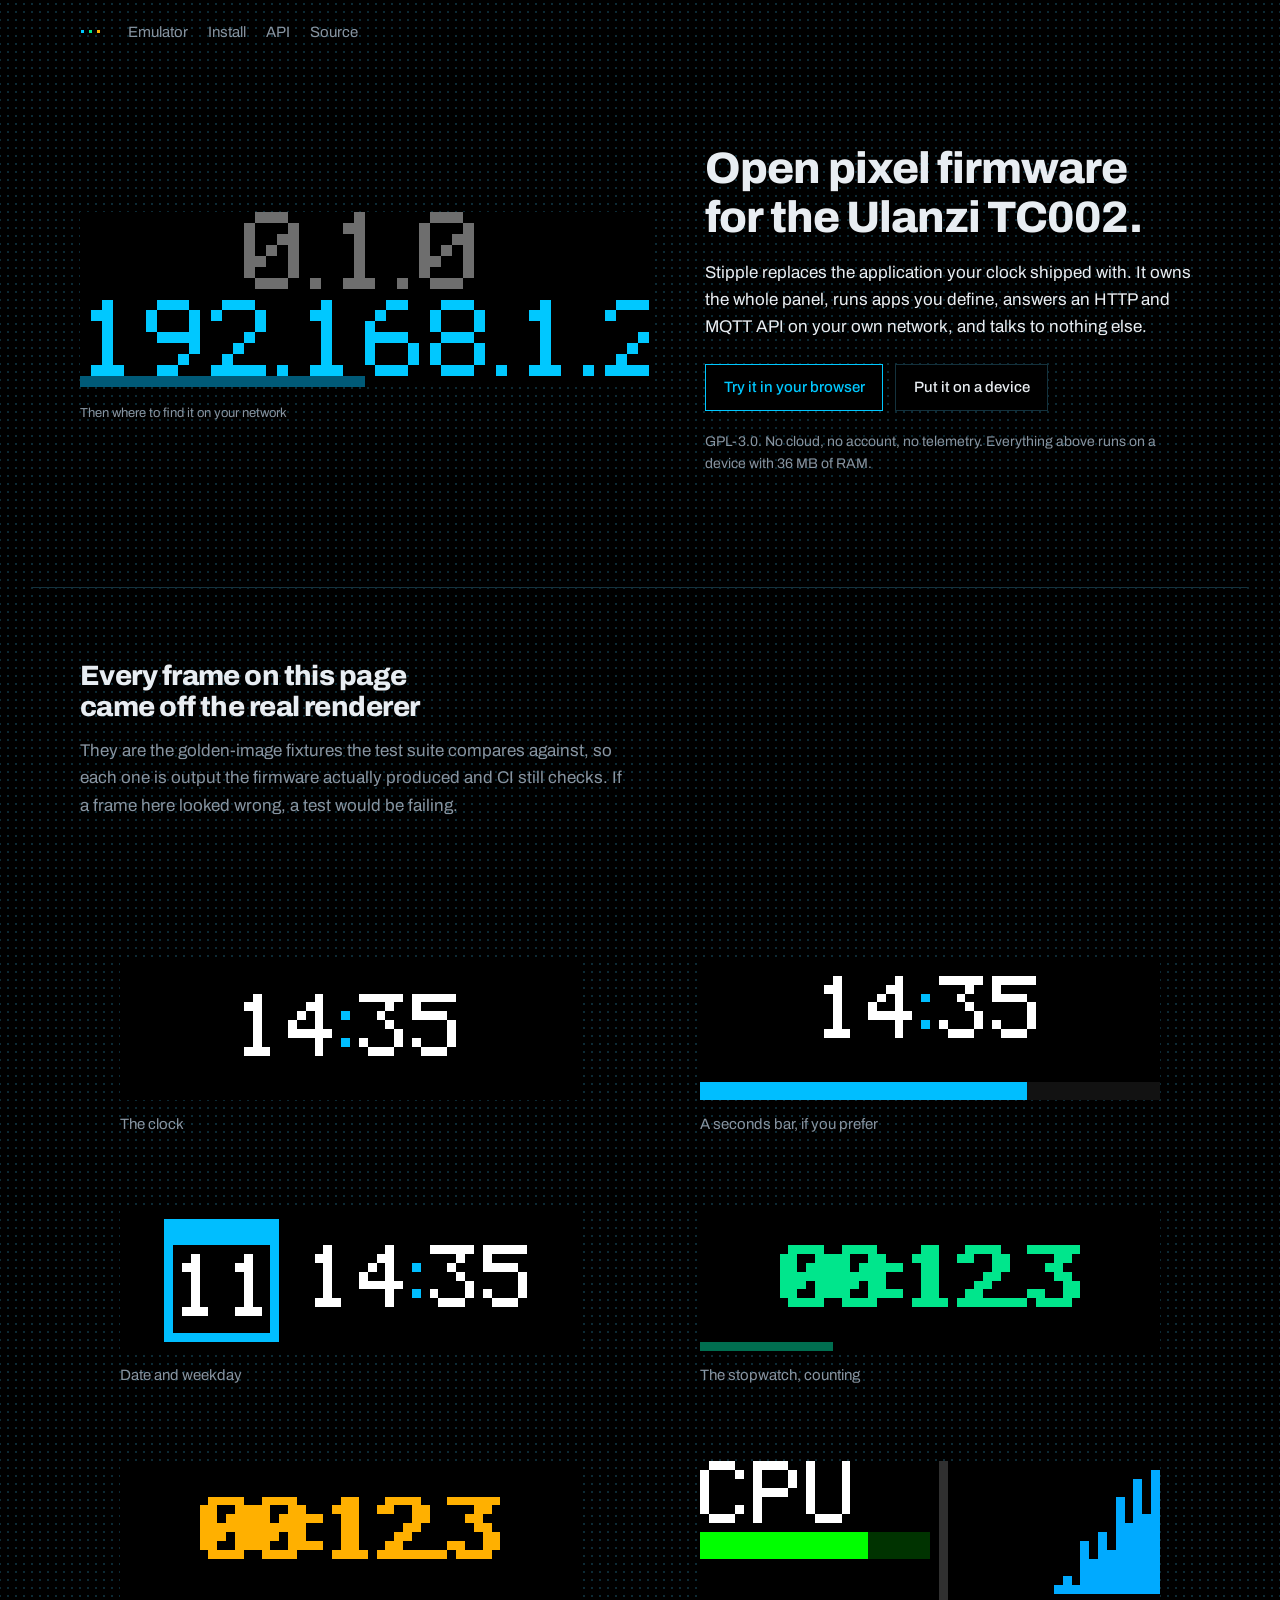
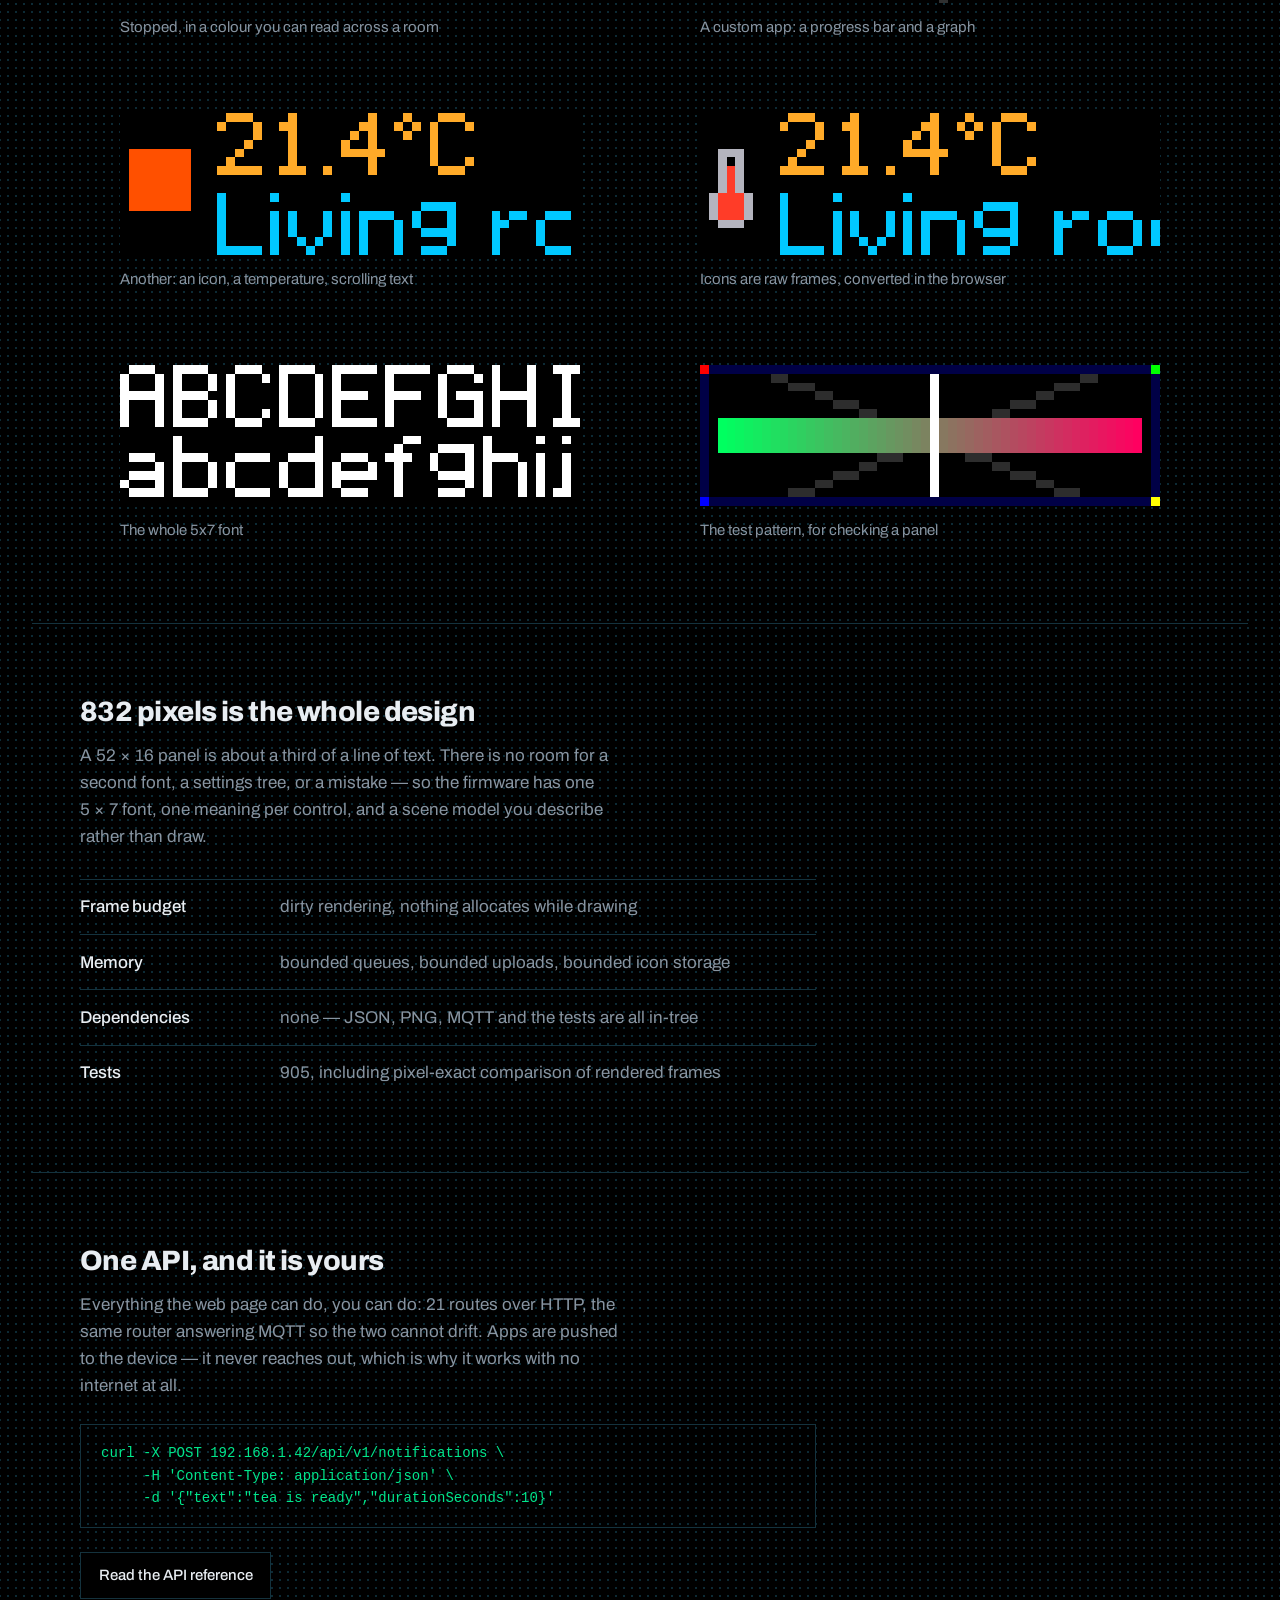
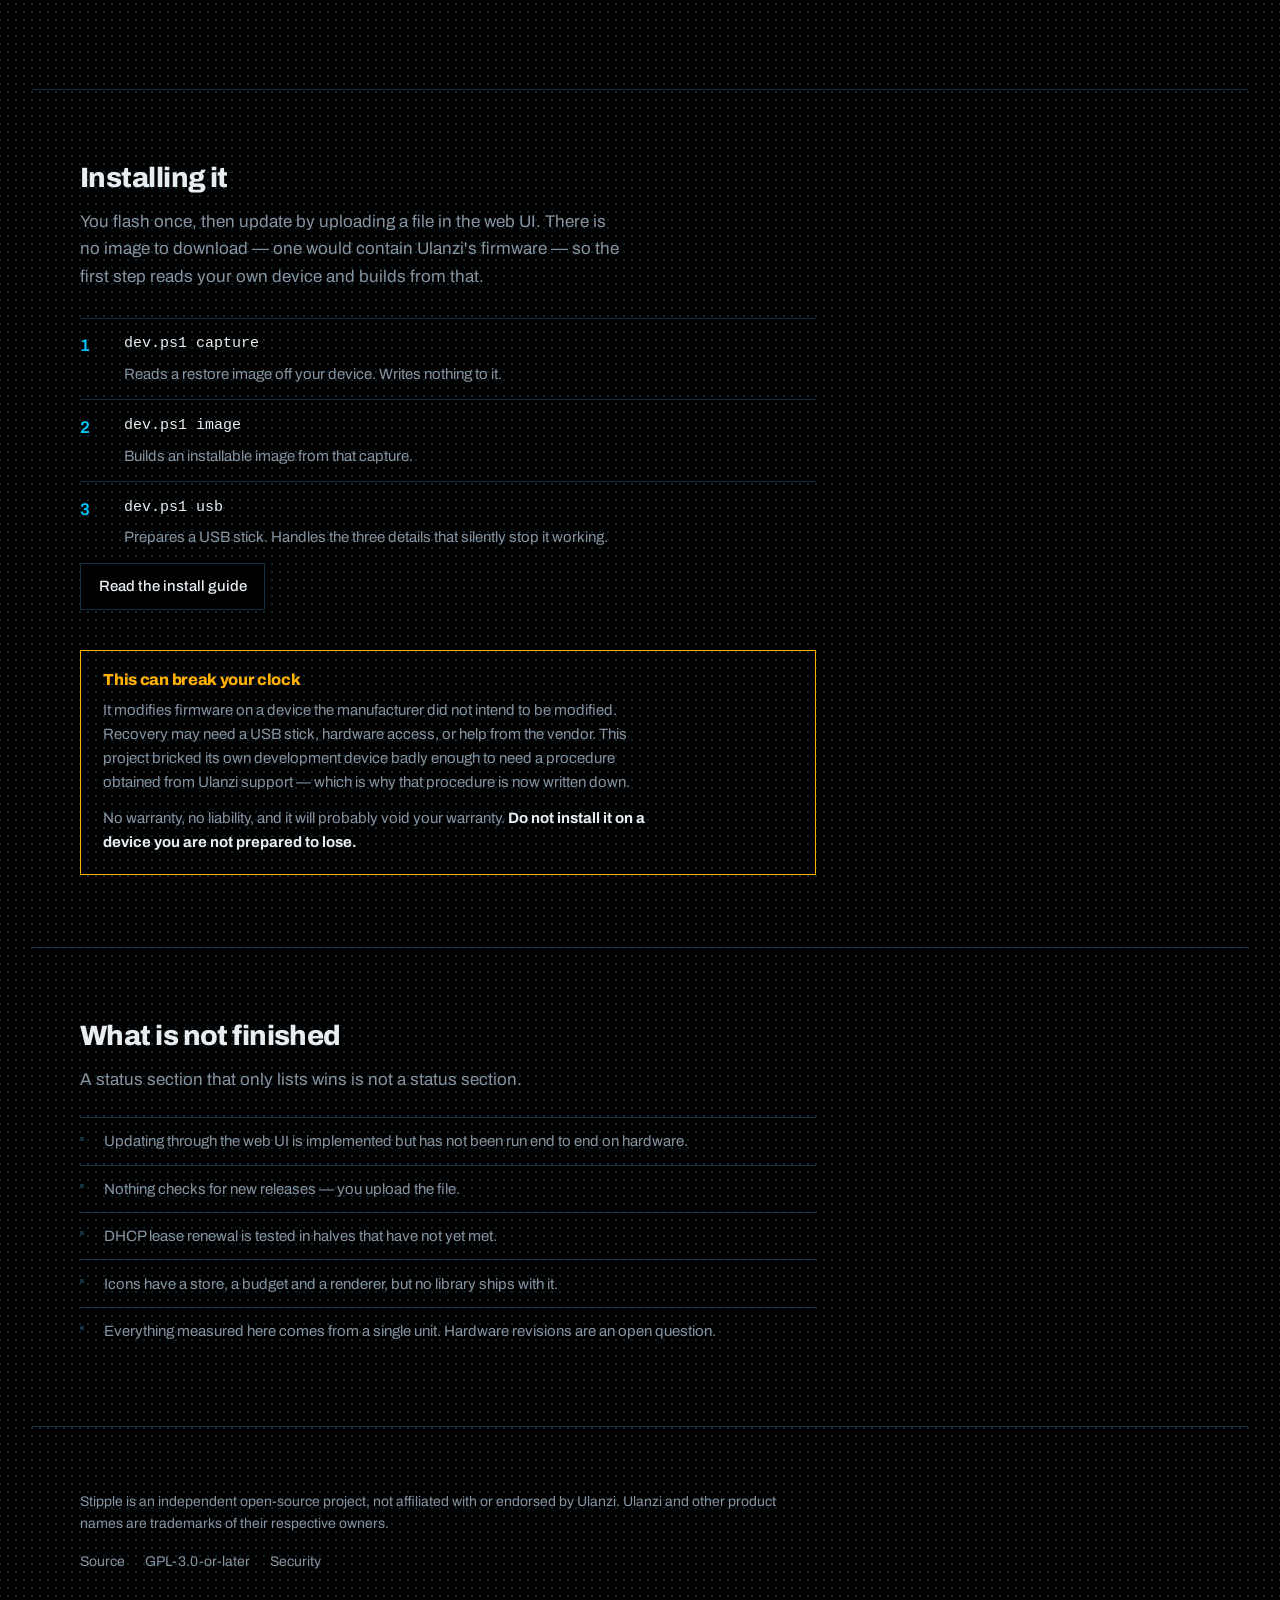
==== site/index.html @ 963cf28d "A website built out of the firmware's own pixels The page is a panel. True black, because an unlit L" ====
<!DOCTYPE html>
<html lang="en">
<head>
<meta charset="utf-8">
<meta name="viewport" content="width=device-width, initial-scale=1">
<title>Stipple — open pixel firmware for the Ulanzi TC002</title>
<meta name="description" content="Open-source firmware that replaces the stock application on the Ulanzi TC002 pixel clock. 832 pixels, a declarative app model, a local HTTP and MQTT API, and no cloud.">

<meta property="og:title" content="Stipple">
<meta property="og:description" content="Open pixel firmware for the Ulanzi TC002. 832 pixels, local-first, no cloud.">
<meta property="og:type" content="website">

<link rel="icon" href="favicon.svg" type="image/svg+xml">
<link rel="preconnect" href="https://fonts.googleapis.com">
<link rel="preconnect" href="https://fonts.gstatic.com" crossorigin>
<link href="https://fonts.googleapis.com/css2?family=Archivo:wght@400;500;600;800&display=swap" rel="stylesheet">
<link rel="stylesheet" href="stipple.css">
</head>
<body>

<a class="skip" href="#main">Skip to content</a>

<header class="bar">
  <span class="bar__mark" aria-hidden="true"></span>
  <nav class="bar__nav" aria-label="Main">
    <a href="emulator/">Emulator</a>
    <a href="#install">Install</a>
    <a href="api/">API</a>
    <a href="https://github.com/galadril/Stipple">Source</a>
  </nav>
</header>

<main id="main">

  <!-- The hero is the product, at the size you can count the pixels.
       The panel draws the name because that is literally what the device
       does when it starts. -->
  <section class="hero">
    <div class="stage">
      <canvas id="hero-panel" width="52" height="16"
              aria-label="A 52 by 16 pixel LED panel showing the word STIPPLE over a travelling wave, then the time."></canvas>
      <p class="stage__meta" id="hero-caption">52 × 16 · 832 pixels</p>
    </div>

    <div class="lede">
      <h1>Open pixel firmware for the Ulanzi&nbsp;TC002.</h1>
      <p>
        Stipple replaces the application your clock shipped with. It owns the
        whole panel, runs apps you define, answers an HTTP and MQTT API on
        your own network, and talks to nothing else.
      </p>
      <p class="actions">
        <a class="button button--lit" href="emulator/">Try it in your browser</a>
        <a class="button" href="#install">Put it on a device</a>
      </p>
      <p class="fineprint">
        GPL-3.0. No cloud, no account, no telemetry. Everything above runs on
        a device with 36&nbsp;MB of RAM.
      </p>
    </div>
  </section>

  <section class="band" id="what">
    <h2>Every frame on this page came off the real renderer</h2>
    <p>
      They are the golden-image fixtures the test suite compares against, so
      each one is output the firmware actually produced and CI still checks.
      If a frame here looked wrong, a test would be failing.
    </p>
  </section>

  <!-- Specimens rather than feature cards: the product illustrates itself. -->
  <section class="specimens" aria-label="What it can draw">
    <!-- filled from frames.js -->
  </section>

  <section class="band" id="constraint">
    <h2>832 pixels is the whole design</h2>
    <p>
      A 52&nbsp;×&nbsp;16 panel is about a third of a line of text. There is
      no room for a second font, a settings tree, or a mistake — so the
      firmware has one 5&nbsp;×&nbsp;7 font, one meaning per control, and a
      scene model you describe rather than draw.
    </p>
    <dl class="facts">
      <div><dt>Frame budget</dt><dd>dirty rendering, nothing allocates while drawing</dd></div>
      <div><dt>Memory</dt><dd>bounded queues, bounded uploads, bounded icon storage</dd></div>
      <div><dt>Dependencies</dt><dd>none — JSON, PNG, MQTT and the tests are all in-tree</dd></div>
      <div><dt>Tests</dt><dd>905, including pixel-exact comparison of rendered frames</dd></div>
    </dl>
  </section>

  <section class="band" id="api">
    <h2>One API, and it is yours</h2>
    <p>
      Everything the web page can do, you can do: 21 routes over HTTP, the
      same router answering MQTT so the two cannot drift. Apps are pushed to
      the device — it never reaches out, which is why it works with no
      internet at all.
    </p>
    <pre><code>curl -X POST 192.168.1.42/api/v1/notifications \
     -H 'Content-Type: application/json' \
     -d '{"text":"tea is ready","durationSeconds":10}'</code></pre>
    <p>
      <a class="button" href="api/">Read the API reference</a>
    </p>
  </section>

  <section class="band" id="install">
    <h2>Installing it</h2>
    <p>
      You flash once, then update by uploading a file in the web UI. There is
      no image to download — one would contain Ulanzi's firmware — so the
      first step reads your own device and builds from that.
    </p>
    <ol class="steps">
      <li>
        <code>dev.ps1 capture</code>
        <span>Reads a restore image off your device. Writes nothing to it.</span>
      </li>
      <li>
        <code>dev.ps1 image</code>
        <span>Builds an installable image from that capture.</span>
      </li>
      <li>
        <code>dev.ps1 usb</code>
        <span>Prepares a USB stick. Handles the three details that silently stop it working.</span>
      </li>
    </ol>
    <p>
      <a class="button" href="https://github.com/galadril/Stipple/blob/main/docs/install.md">Read the install guide</a>
    </p>

    <!-- Not hidden in a footnote. A page that sold this without the warning
         would be misrepresenting it. -->
    <aside class="warn">
      <h3>This can break your clock</h3>
      <p>
        It modifies firmware on a device the manufacturer did not intend to be
        modified. Recovery may need a USB stick, hardware access, or help from
        the vendor. This project bricked its own development device badly
        enough to need a procedure obtained from Ulanzi support — which is why
        that procedure is now written down.
      </p>
      <p>
        No warranty, no liability, and it will probably void your warranty.
        <strong>Do not install it on a device you are not prepared to lose.</strong>
      </p>
    </aside>
  </section>

  <section class="band" id="status">
    <h2>What is not finished</h2>
    <p>A status section that only lists wins is not a status section.</p>
    <ul class="unfinished">
      <li>Updating through the web UI is implemented but has not been run end to end on hardware.</li>
      <li>Nothing checks for new releases — you upload the file.</li>
      <li>DHCP lease renewal is tested in halves that have not yet met.</li>
      <li>Icons have a store, a budget and a renderer, but no library ships with it.</li>
      <li>Everything measured here comes from a single unit. Hardware revisions are an open question.</li>
    </ul>
  </section>

</main>

<footer class="foot">
  <p>
    Stipple is an independent open-source project, not affiliated with or
    endorsed by Ulanzi. Ulanzi and other product names are trademarks of their
    respective owners.
  </p>
  <p>
    <a href="https://github.com/galadril/Stipple">Source</a>
    <a href="https://github.com/galadril/Stipple/blob/main/LICENSE">GPL-3.0-or-later</a>
    <a href="https://github.com/galadril/Stipple/blob/main/SECURITY.md">Security</a>
  </p>
</footer>

<script type="module" src="stipple.js"></script>
</body>
</html>
---- site/stipple.css ----
/* SPDX-License-Identifier: GPL-3.0-or-later
 *
 * The page is a panel.
 *
 * Black here is #000, not a tinted near-black. An unlit LED pixel is
 * genuinely black, so this is accurate rather than a dark theme - and the dot
 * grid running through everything is what keeps it reading as a panel with
 * most of its pixels off, which is what a stipple is.
 *
 * Every accent is a colour the firmware already uses and already means
 * something by: the splash title, a running stopwatch, a stopped one.
 */

:root {
  --void: #000000;
  --grid: #0c2a35;          /* the dot grid: the drain rule, dimmed far down */
  --rule: #14323d;

  --cyan: #00c8ff;          /* rgb(0,200,255) - the splash title */
  --green: #00e68c;         /* rgb(0,230,140) - stopwatch running */
  --amber: #ffb000;         /* rgb(255,176,0) - stopwatch stopped */

  --ink: #e8edf2;
  --dim: #8794a1;

  --pitch: 8px;             /* dot grid pitch, the page's pixel */
  --measure: 34rem;         /* ~68 characters */
  --pad: clamp(1.25rem, 5vw, 3rem);

  --ease: cubic-bezier(0.2, 0.7, 0.3, 1);
}

*, *::before, *::after { box-sizing: border-box; }

html { -webkit-text-size-adjust: 100%; }

body {
  margin: 0;
  background-color: var(--void);
  /* Unlit pixels, everywhere, at a fixed pitch. Content sits on them. */
  background-image: radial-gradient(var(--grid) 1px, transparent 1px);
  background-size: var(--pitch) var(--pitch);
  background-position: center top;
  color: var(--ink);
  font-family: Archivo, system-ui, sans-serif;
  font-size: clamp(1rem, 0.96rem + 0.2vw, 1.0625rem);
  line-height: 1.6;
  font-synthesis-weight: none;
}

h1, h2, h3 { font-weight: 800; line-height: 1.12; letter-spacing: -0.02em; margin: 0; }
p { margin: 0 0 1.1em; max-width: var(--measure); }
a { color: var(--cyan); text-decoration-thickness: 1px; text-underline-offset: 3px; }
a:hover { color: var(--ink); }

:focus-visible {
  outline: 2px solid var(--cyan);
  outline-offset: 3px;
}

.skip {
  position: absolute;
  left: -9999px;
}
.skip:focus {
  left: var(--pad);
  top: var(--pad);
  z-index: 10;
  background: var(--void);
  padding: 0.5rem 0.75rem;
  border: 1px solid var(--cyan);
}

/* --- bar ------------------------------------------------------------------ */

.bar {
  display: flex;
  align-items: center;
  gap: 1.5rem;
  padding: 1.25rem var(--pad);
  max-width: 76rem;
  margin: 0 auto;
}

/* Three lit pixels. The mark is the product's own unit, not a logo. */
.bar__mark {
  width: calc(var(--pitch) * 3);
  height: var(--pitch);
  flex: none;
  background-image:
    linear-gradient(var(--cyan), var(--cyan)),
    linear-gradient(var(--green), var(--green)),
    linear-gradient(var(--amber), var(--amber));
  background-size: 3px 3px;
  background-position: 1px 2px, 9px 2px, 17px 2px;
  background-repeat: no-repeat;
}

.bar__nav { display: flex; gap: 1.25rem; flex-wrap: wrap; font-size: 0.9375rem; }
.bar__nav a { color: var(--dim); text-decoration: none; }
.bar__nav a:hover, .bar__nav a:focus-visible { color: var(--ink); }

/* --- hero ----------------------------------------------------------------- */

.hero {
  max-width: 76rem;
  margin: 0 auto;
  padding: clamp(2rem, 7vw, 5rem) var(--pad) clamp(3rem, 9vw, 6rem);
  display: grid;
  gap: clamp(2rem, 5vw, 3.5rem);
}

@media (min-width: 62rem) {
  .hero { grid-template-columns: minmax(0, 1.15fr) minmax(0, 1fr); align-items: center; }
}

/* No frame, no border, no glow. The panel is simply where the page's pixels
   are lit - so it has to sit flush on the same grid as everything else. */
.stage__meta {
  margin: 1rem 0 0;
  font-size: 0.8125rem;
  color: var(--dim);
  font-variant-numeric: tabular-nums;
}

#hero-panel {
  display: block;
  width: 100%;
  height: auto;
  image-rendering: pixelated;
}

.lede h1 {
  font-size: clamp(1.75rem, 1.1rem + 2.6vw, 2.75rem);
  margin-bottom: 1rem;
  text-wrap: balance;
}
.lede p { color: var(--dim); }
.lede p:first-of-type { color: var(--ink); }

.actions { display: flex; flex-wrap: wrap; gap: 0.75rem; margin-top: 1.5rem; }

.button {
  display: inline-block;
  padding: 0.65rem 1.1rem;
  border: 1px solid var(--rule);
  color: var(--ink);
  text-decoration: none;
  font-weight: 500;
  font-size: 0.9375rem;
  background: var(--void);
  transition: border-color 140ms var(--ease), color 140ms var(--ease);
}
.button:hover, .button:focus-visible { border-color: var(--cyan); color: var(--cyan); }

.button--lit { border-color: var(--cyan); color: var(--cyan); }
.button--lit:hover, .button--lit:focus-visible { background: var(--cyan); color: var(--void); }

.fineprint { font-size: 0.875rem; color: var(--dim); margin-top: 1.25rem; }

/* --- bands ---------------------------------------------------------------- */

.band {
  max-width: 76rem;
  margin: 0 auto;
  padding: clamp(2.5rem, 7vw, 4.5rem) var(--pad);
  border-top: 1px solid var(--rule);
}

.band h2 {
  font-size: clamp(1.3rem, 1rem + 1.2vw, 1.75rem);
  margin-bottom: 0.9rem;
  max-width: var(--measure);
  text-wrap: balance;
}

.band > p { color: var(--dim); }

/* --- specimens ------------------------------------------------------------ */

.specimens {
  max-width: 76rem;
  margin: 0 auto;
  padding: clamp(1rem, 4vw, 2rem) var(--pad) clamp(2.5rem, 7vw, 4rem);
  display: grid;
  gap: clamp(1.5rem, 4vw, 2.5rem);
}

@media (min-width: 48rem) { .specimens { grid-template-columns: repeat(2, minmax(0, 1fr)); } }

/* Deliberately not a card: no background, no radius, no shadow. A frame and
   a line of text, sitting on the same grid as the rest of the page. */
.specimen canvas {
  display: block;
  width: 100%;
  height: auto;
  image-rendering: pixelated;
}
.specimen p {
  margin: 0.75rem 0 0;
  font-size: 0.9375rem;
  color: var(--dim);
  max-width: none;
}

/* --- facts ---------------------------------------------------------------- */

.facts { margin: 1.75rem 0 0; display: grid; gap: 0; max-width: 46rem; }
.facts > div {
  display: grid;
  gap: 0.25rem 1.5rem;
  padding: 0.85rem 0;
  border-top: 1px solid var(--rule);
}
@media (min-width: 40rem) { .facts > div { grid-template-columns: 11rem 1fr; } }
.facts dt { color: var(--ink); font-weight: 500; }
.facts dd { margin: 0; color: var(--dim); }

/* --- code ----------------------------------------------------------------- */

pre {
  margin: 1.5rem 0;
  padding: 1.1rem 1.25rem;
  border: 1px solid var(--rule);
  overflow-x: auto;
  font-size: 0.875rem;
  line-height: 1.6;
  max-width: 46rem;
}
pre code { font-family: ui-monospace, "Cascadia Code", Menlo, monospace; color: var(--green); }

/* --- steps ---------------------------------------------------------------- */

/* Numbered because installing genuinely is a sequence - the capture has to
   happen before the image, and the image before the stick. */
.steps { margin: 1.75rem 0 0; padding: 0; list-style: none; counter-reset: step; max-width: 46rem; }
.steps li {
  counter-increment: step;
  display: grid;
  gap: 0.15rem 1rem;
  grid-template-columns: 1.75rem 1fr;
  padding: 0.85rem 0;
  border-top: 1px solid var(--rule);
}
.steps li::before {
  content: counter(step);
  color: var(--cyan);
  font-variant-numeric: tabular-nums;
  font-weight: 600;
}
.steps code {
  font-family: ui-monospace, "Cascadia Code", Menlo, monospace;
  font-size: 0.9375rem;
  color: var(--ink);
}
.steps span { grid-column: 2; color: var(--dim); font-size: 0.9375rem; }

/* --- warning -------------------------------------------------------------- */

/* Amber, which is the colour a stopped stopwatch uses on the device: the
   page's own vocabulary for "read this before carrying on". */
.warn {
  margin: 2.5rem 0 0;
  padding: 1.25rem 1.4rem;
  border: 1px solid var(--amber);
  max-width: 46rem;
}
.warn h3 { font-size: 1rem; color: var(--amber); margin-bottom: 0.6rem; }
.warn p { color: var(--dim); font-size: 0.9375rem; margin-bottom: 0.8em; }
.warn p:last-child { margin-bottom: 0; }
.warn strong { color: var(--ink); }

/* --- unfinished ----------------------------------------------------------- */

.unfinished { margin: 1.5rem 0 0; padding: 0; list-style: none; max-width: 46rem; }
.unfinished li {
  padding: 0.7rem 0 0.7rem 1.5rem;
  border-top: 1px solid var(--rule);
  color: var(--dim);
  font-size: 0.9375rem;
  position: relative;
}
/* An unlit pixel, for a thing not yet lit. */
.unfinished li::before {
  content: "";
  position: absolute;
  left: 0;
  top: 1.15rem;
  width: 4px;
  height: 4px;
  background: var(--rule);
}

/* --- foot ----------------------------------------------------------------- */

.foot {
  max-width: 76rem;
  margin: 0 auto;
  padding: clamp(2.5rem, 6vw, 4rem) var(--pad) 3rem;
  border-top: 1px solid var(--rule);
  color: var(--dim);
  font-size: 0.875rem;
}
.foot p { max-width: 46rem; }
.foot p:last-child { display: flex; gap: 1.25rem; flex-wrap: wrap; margin: 0; }
.foot a { color: var(--dim); text-decoration: none; }
.foot a:hover, .foot a:focus-visible { color: var(--cyan); }

/* --- motion --------------------------------------------------------------- */

@media (prefers-reduced-motion: reduce) {
  * { animation-duration: 0.01ms !important; transition-duration: 0.01ms !important; }
}
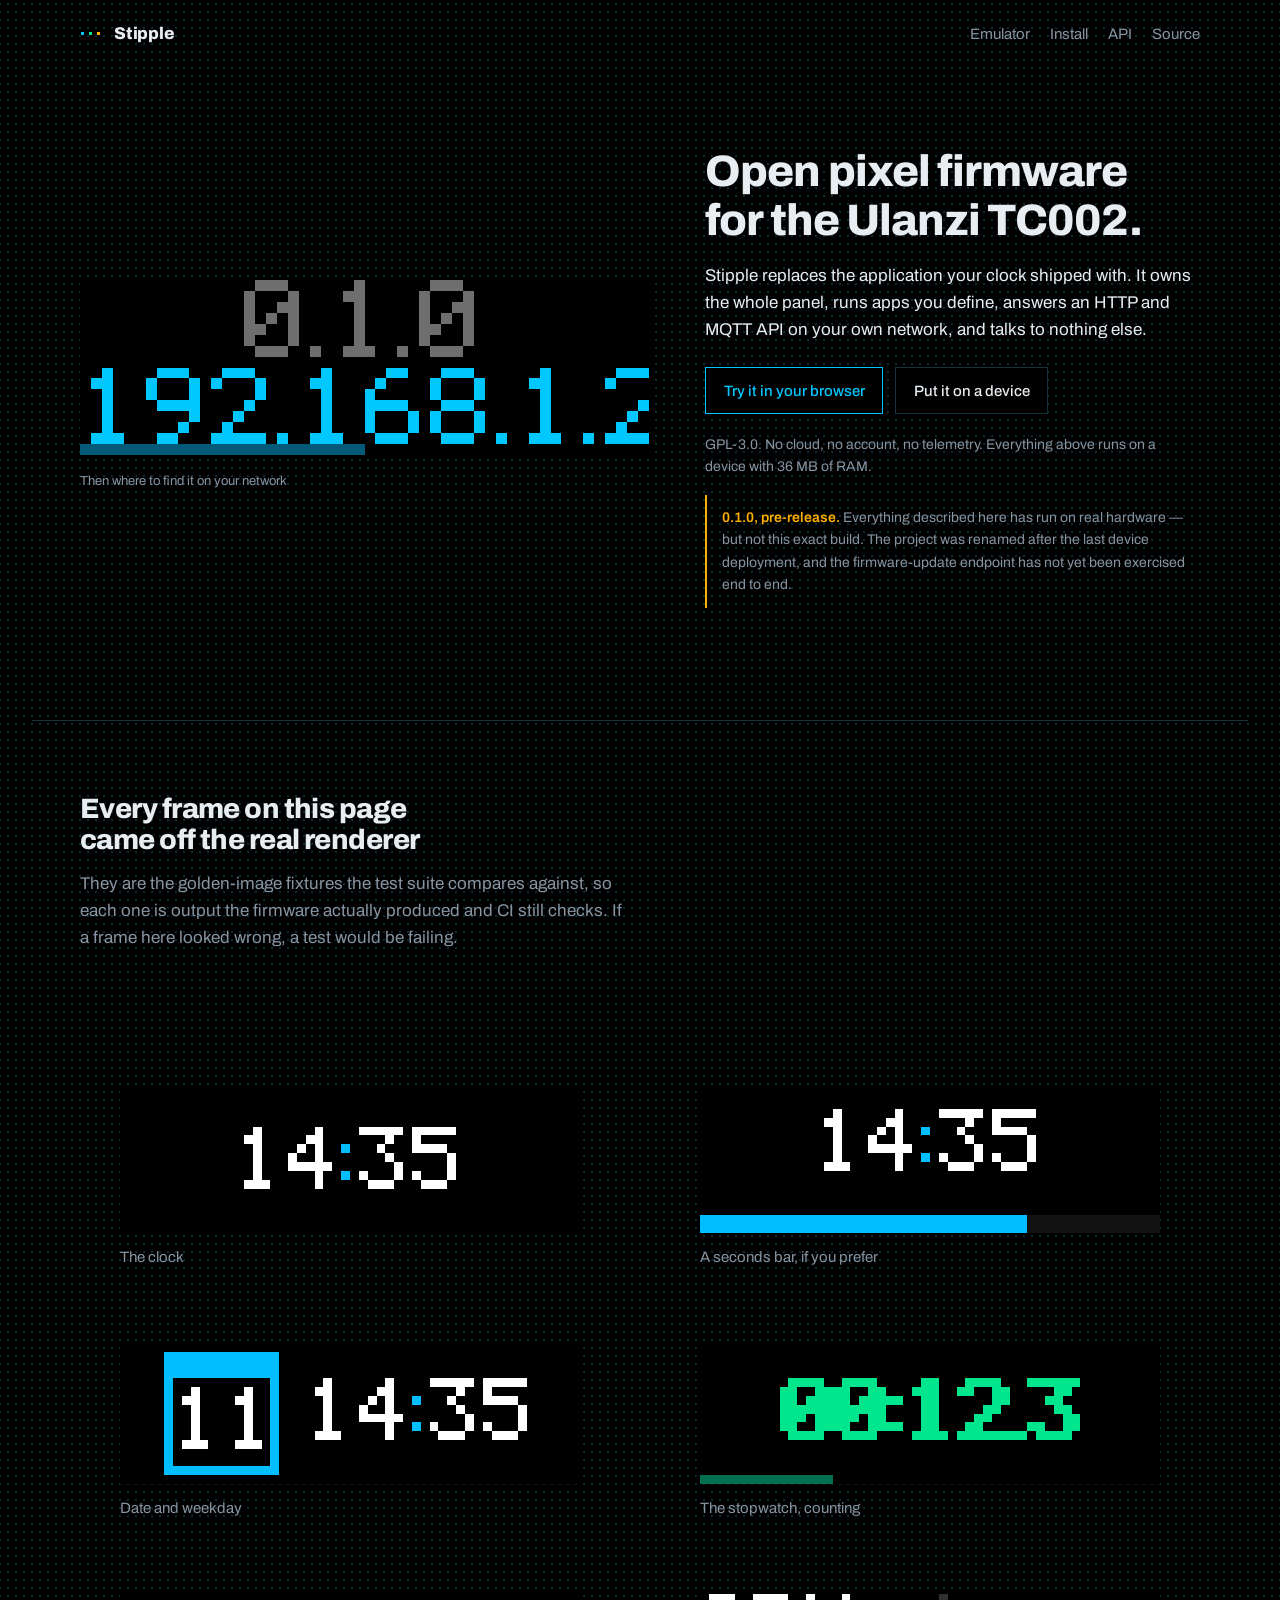
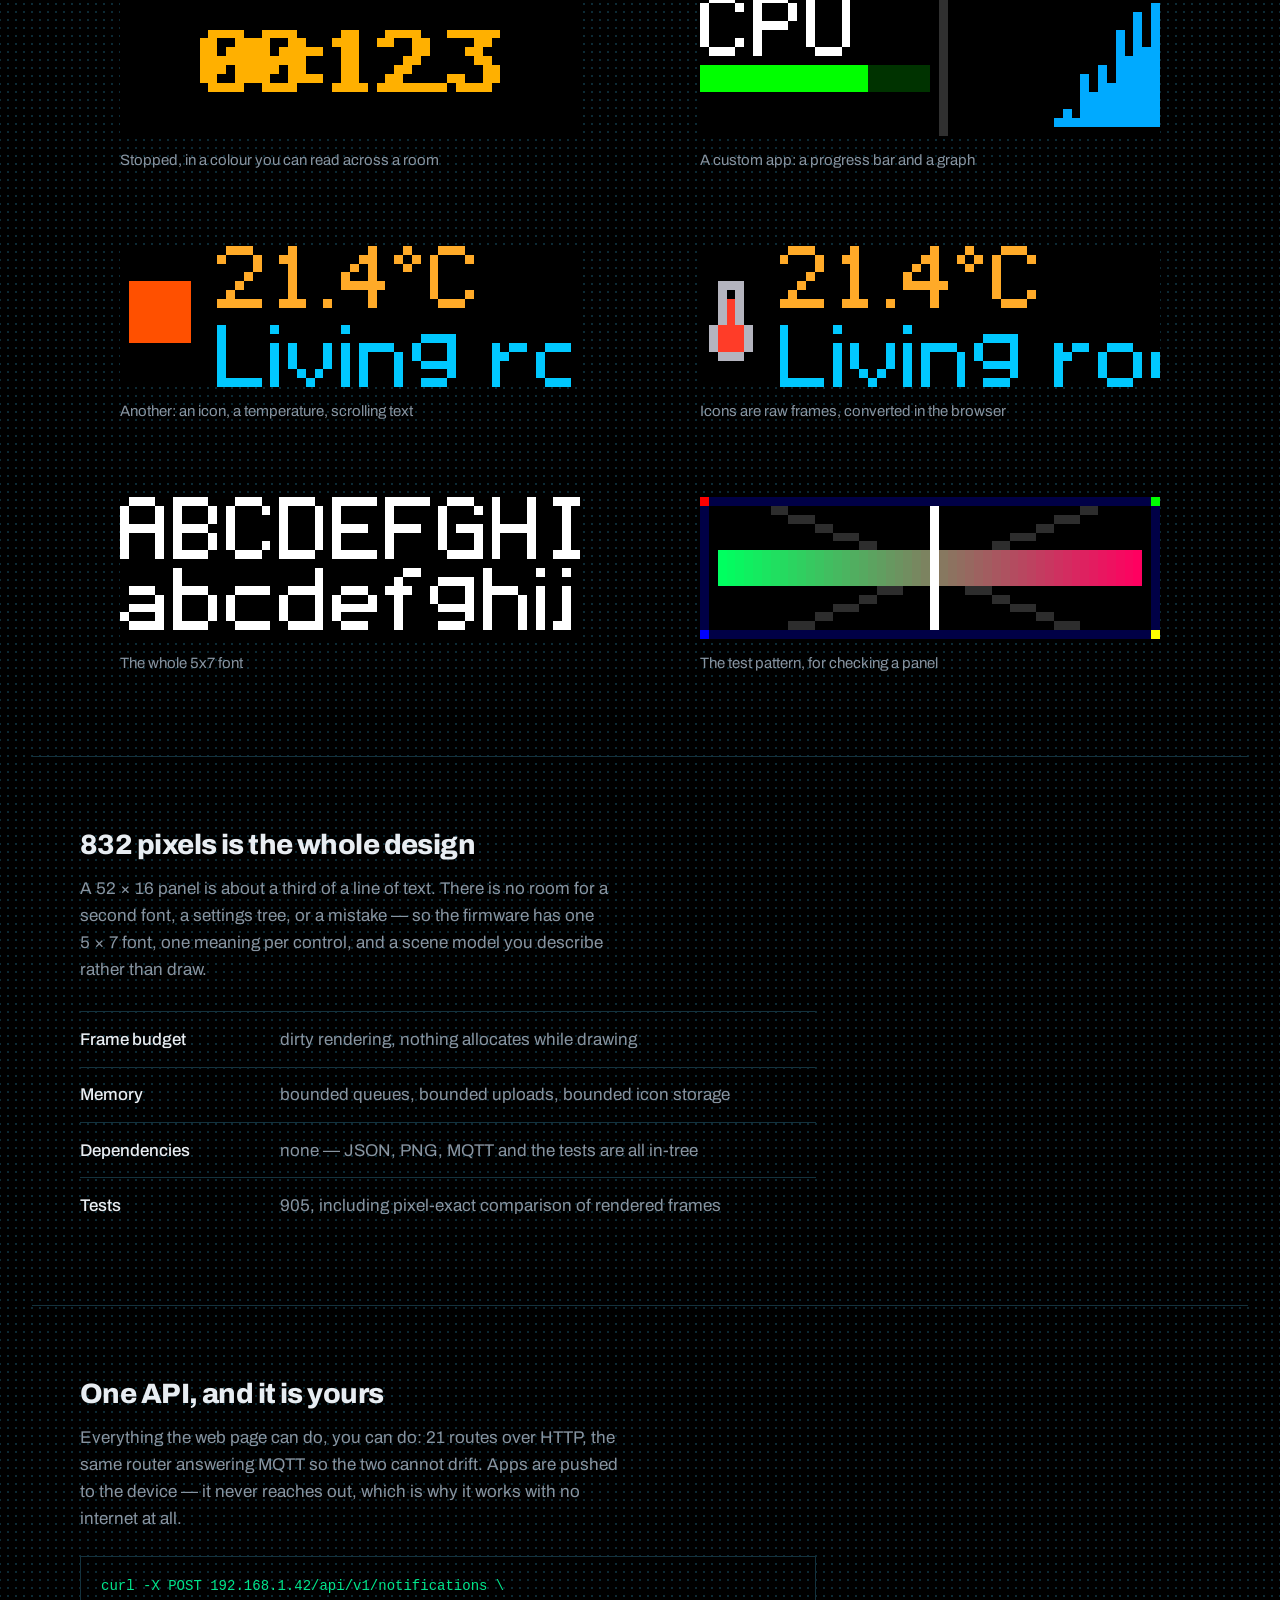
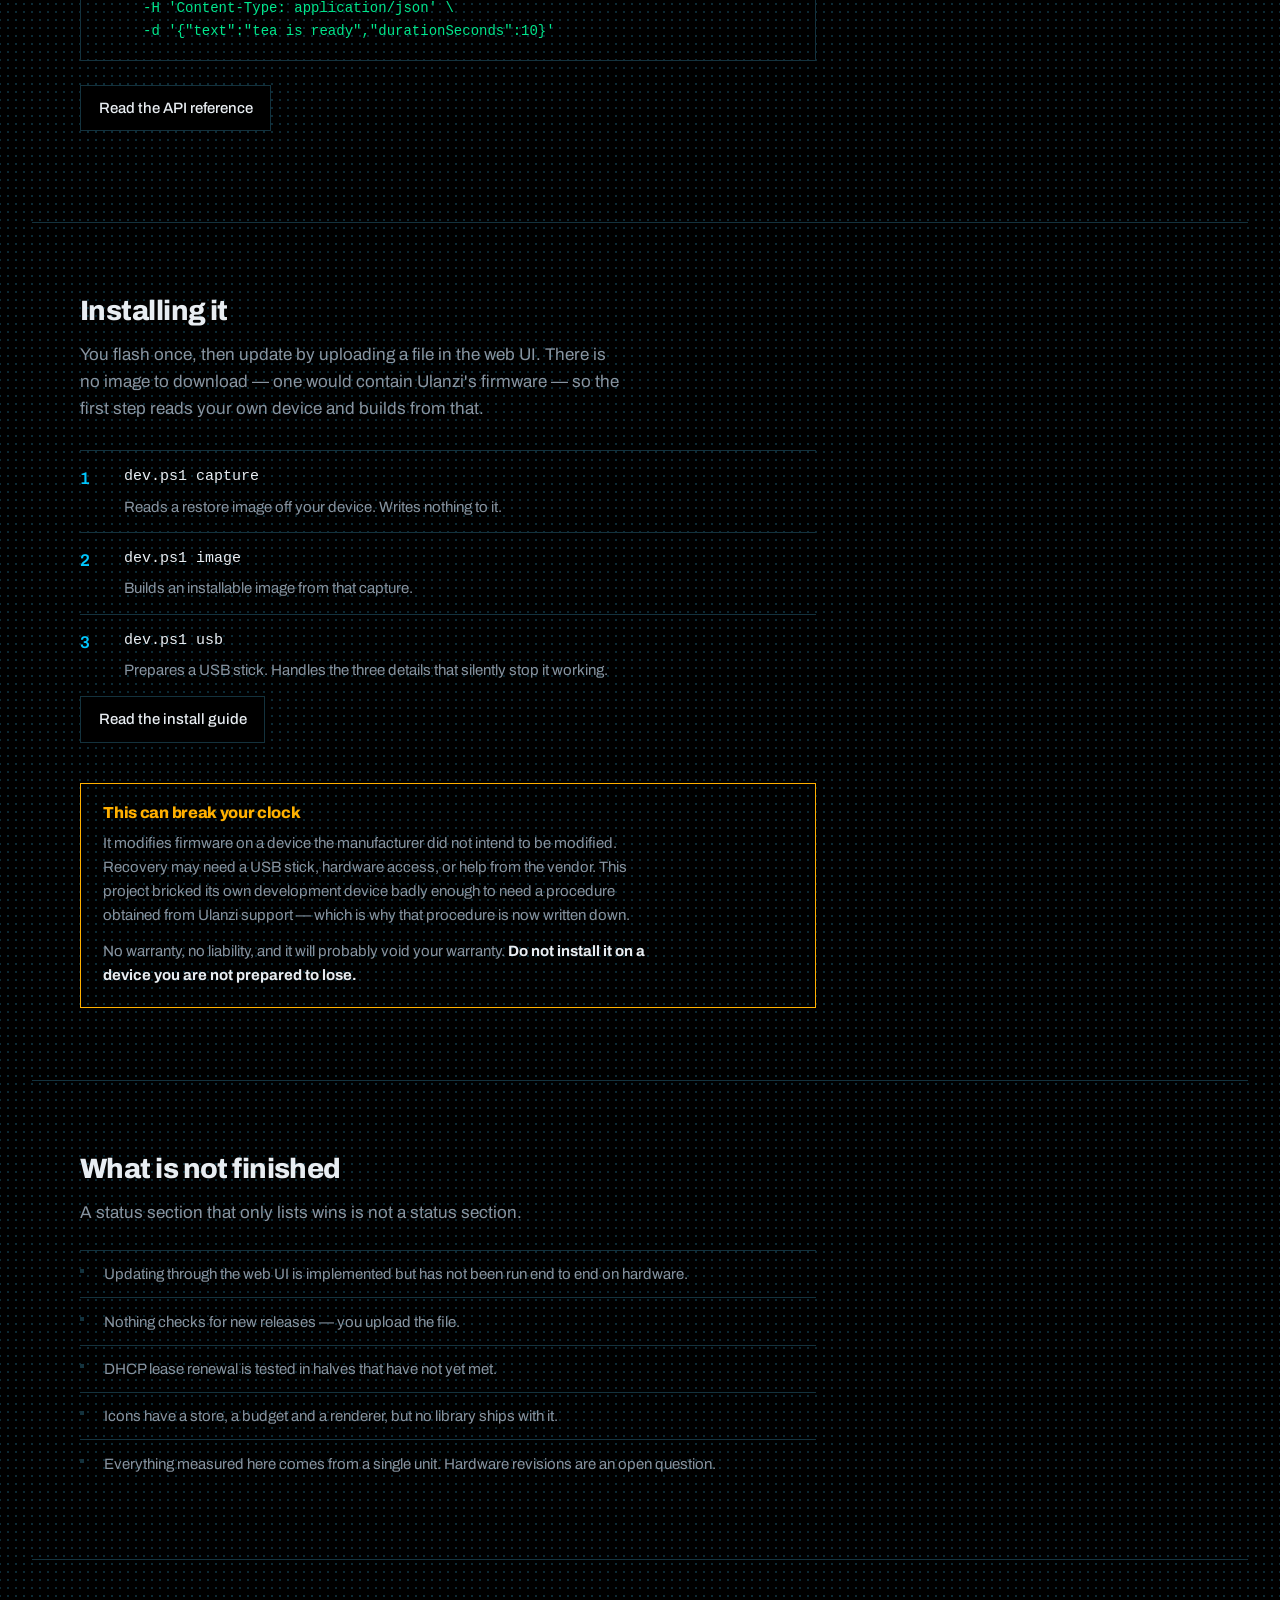
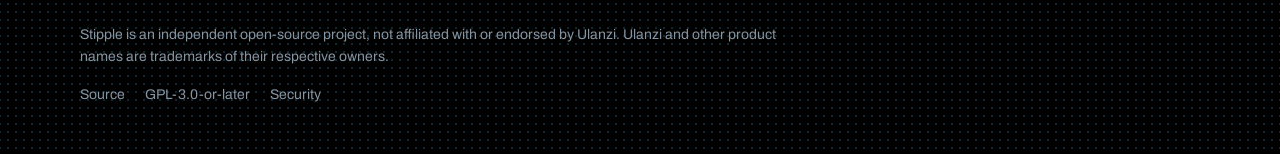
==== commit 79f6f8fd: "Put the name on the page, and say which build has met hardware The wordmark existed only as pixels d" ====
--- a/site/index.html
+++ b/site/index.html
@@ -21,7 +21,10 @@
 <a class="skip" href="#main">Skip to content</a>
 
 <header class="bar">
-  <span class="bar__mark" aria-hidden="true"></span>
+  <a class="bar__brand" href="./">
+    <span class="bar__mark" aria-hidden="true"></span>
+    <span class="bar__name">Stipple</span>
+  </a>
   <nav class="bar__nav" aria-label="Main">
     <a href="emulator/">Emulator</a>
     <a href="#install">Install</a>
@@ -39,6 +42,12 @@
     <div class="stage">
       <canvas id="hero-panel" width="52" height="16"
               aria-label="A 52 by 16 pixel LED panel showing the word STIPPLE over a travelling wave, then the time."></canvas>
+      <noscript>
+        <p class="stage__note">
+          The panel above draws real frames from the firmware's test suite, and
+          needs JavaScript. Everything else on this page reads without it.
+        </p>
+      </noscript>
       <p class="stage__meta" id="hero-caption">52 × 16 · 832 pixels</p>
     </div>
 
@@ -56,6 +65,16 @@
       <p class="fineprint">
         GPL-3.0. No cloud, no account, no telemetry. Everything above runs on
         a device with 36&nbsp;MB of RAM.
+      </p>
+
+      <!-- Specific rather than a "work in progress" badge. Saying which
+           parts have met hardware and which have not is both more useful and
+           more credible than a vague warning. -->
+      <p class="prerelease">
+        <strong>0.1.0, pre-release.</strong> Everything described here has run
+        on real hardware — but not this exact build. The project was renamed
+        after the last device deployment, and the firmware-update endpoint has
+        not yet been exercised end to end.
       </p>
     </div>
   </section>
--- a/site/stipple.css
+++ b/site/stipple.css
@@ -96,6 +96,29 @@
   background-repeat: no-repeat;
 }
 
+/* The wordmark is text, not an image and not the canvas. The panel draws
+   the name as well, but only for the first few seconds of the boot sequence
+   and only once the script has run - which left the page with no visible
+   product name at all before that. */
+.bar__brand {
+  display: flex;
+  align-items: center;
+  gap: 0.625rem;
+  text-decoration: none;
+  color: var(--ink);
+  margin-right: auto;
+}
+.bar__name { font-weight: 800; font-size: 1.0625rem; letter-spacing: -0.01em; }
+.bar__brand:hover .bar__name, .bar__brand:focus-visible .bar__name { color: var(--cyan); }
+
+.stage__note {
+  margin: 1rem 0 0;
+  padding: 0.75rem 0.9rem;
+  border: 1px solid var(--rule);
+  color: var(--dim);
+  font-size: 0.875rem;
+}
+
 .bar__nav { display: flex; gap: 1.25rem; flex-wrap: wrap; font-size: 0.9375rem; }
 .bar__nav a { color: var(--dim); text-decoration: none; }
 .bar__nav a:hover, .bar__nav a:focus-visible { color: var(--ink); }
@@ -158,6 +181,17 @@
 
 .fineprint { font-size: 0.875rem; color: var(--dim); margin-top: 1.25rem; }
 
+/* Amber, which on the device means "stopped, read this" - the page's own
+   vocabulary rather than a new colour for a new purpose. */
+.prerelease {
+  margin-top: 1rem;
+  padding: 0.75rem 0.9rem;
+  border-left: 2px solid var(--amber);
+  font-size: 0.875rem;
+  color: var(--dim);
+}
+.prerelease strong { color: var(--amber); font-weight: 600; }
+
 /* --- bands ---------------------------------------------------------------- */
 
 .band {
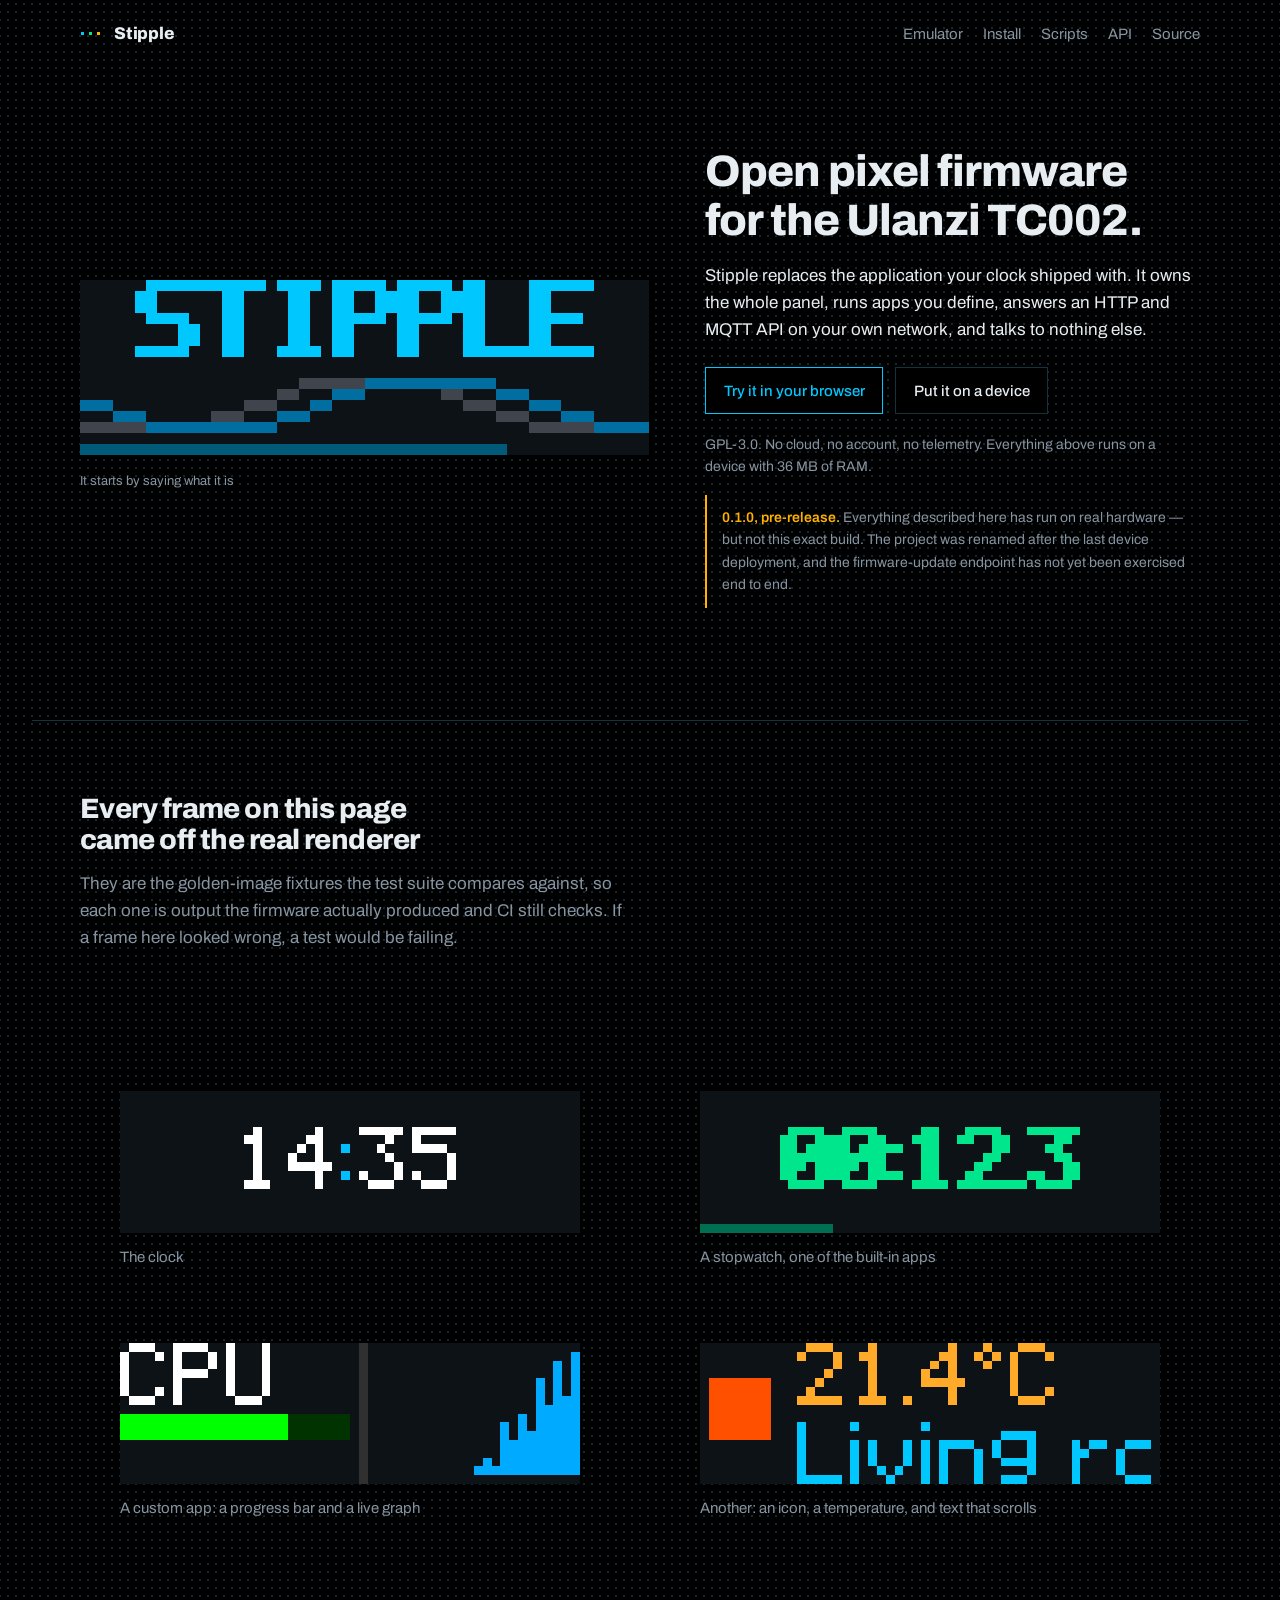
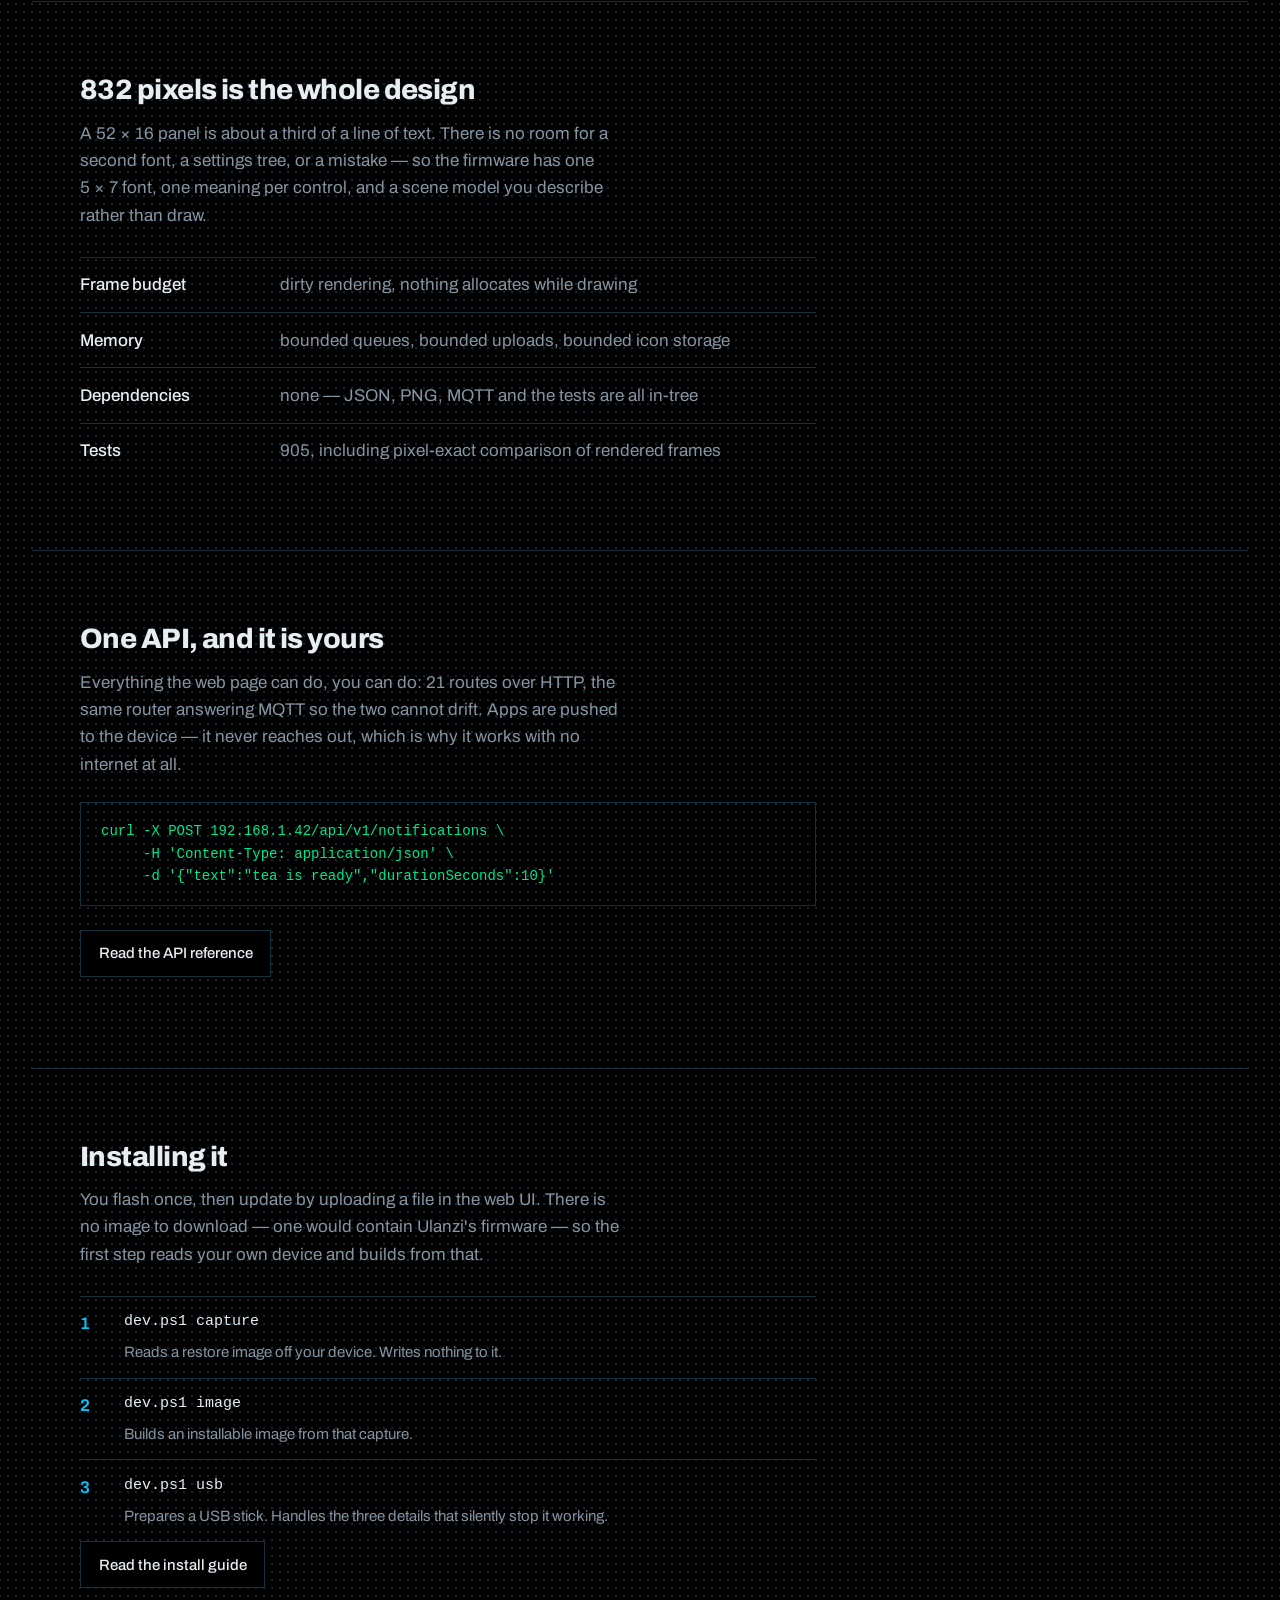
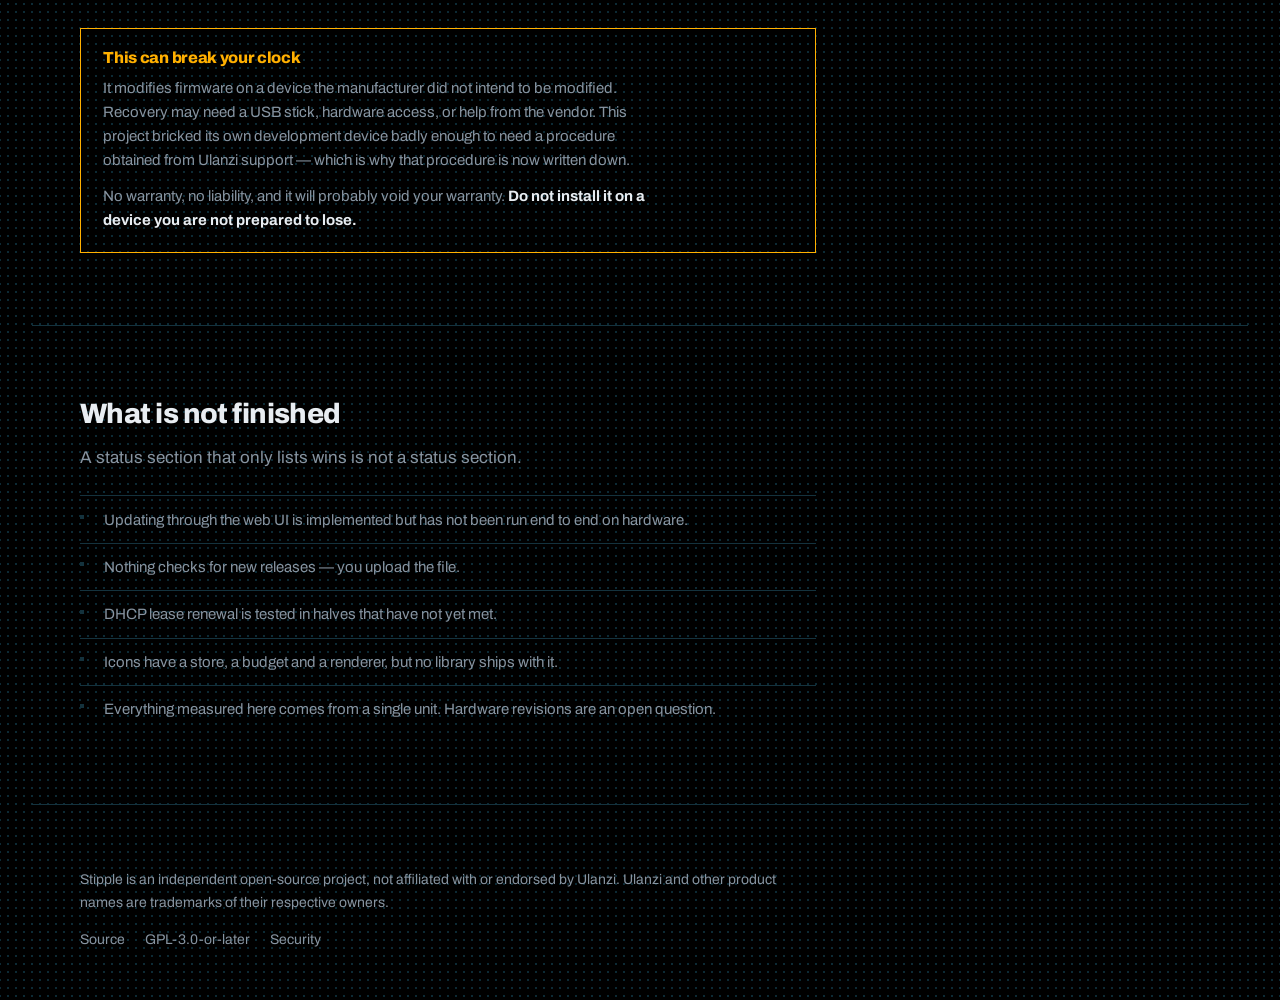
==== commit 6294f696: "A script shop on the site, built from the repository site/shop/ is generated from scripts/ by toolin" ====
--- a/site/index.html
+++ b/site/index.html
@@ -28,6 +28,7 @@
   <nav class="bar__nav" aria-label="Main">
     <a href="emulator/">Emulator</a>
     <a href="#install">Install</a>
+    <a href="shop/">Scripts</a>
     <a href="api/">API</a>
     <a href="https://github.com/galadril/Stipple">Source</a>
   </nav>
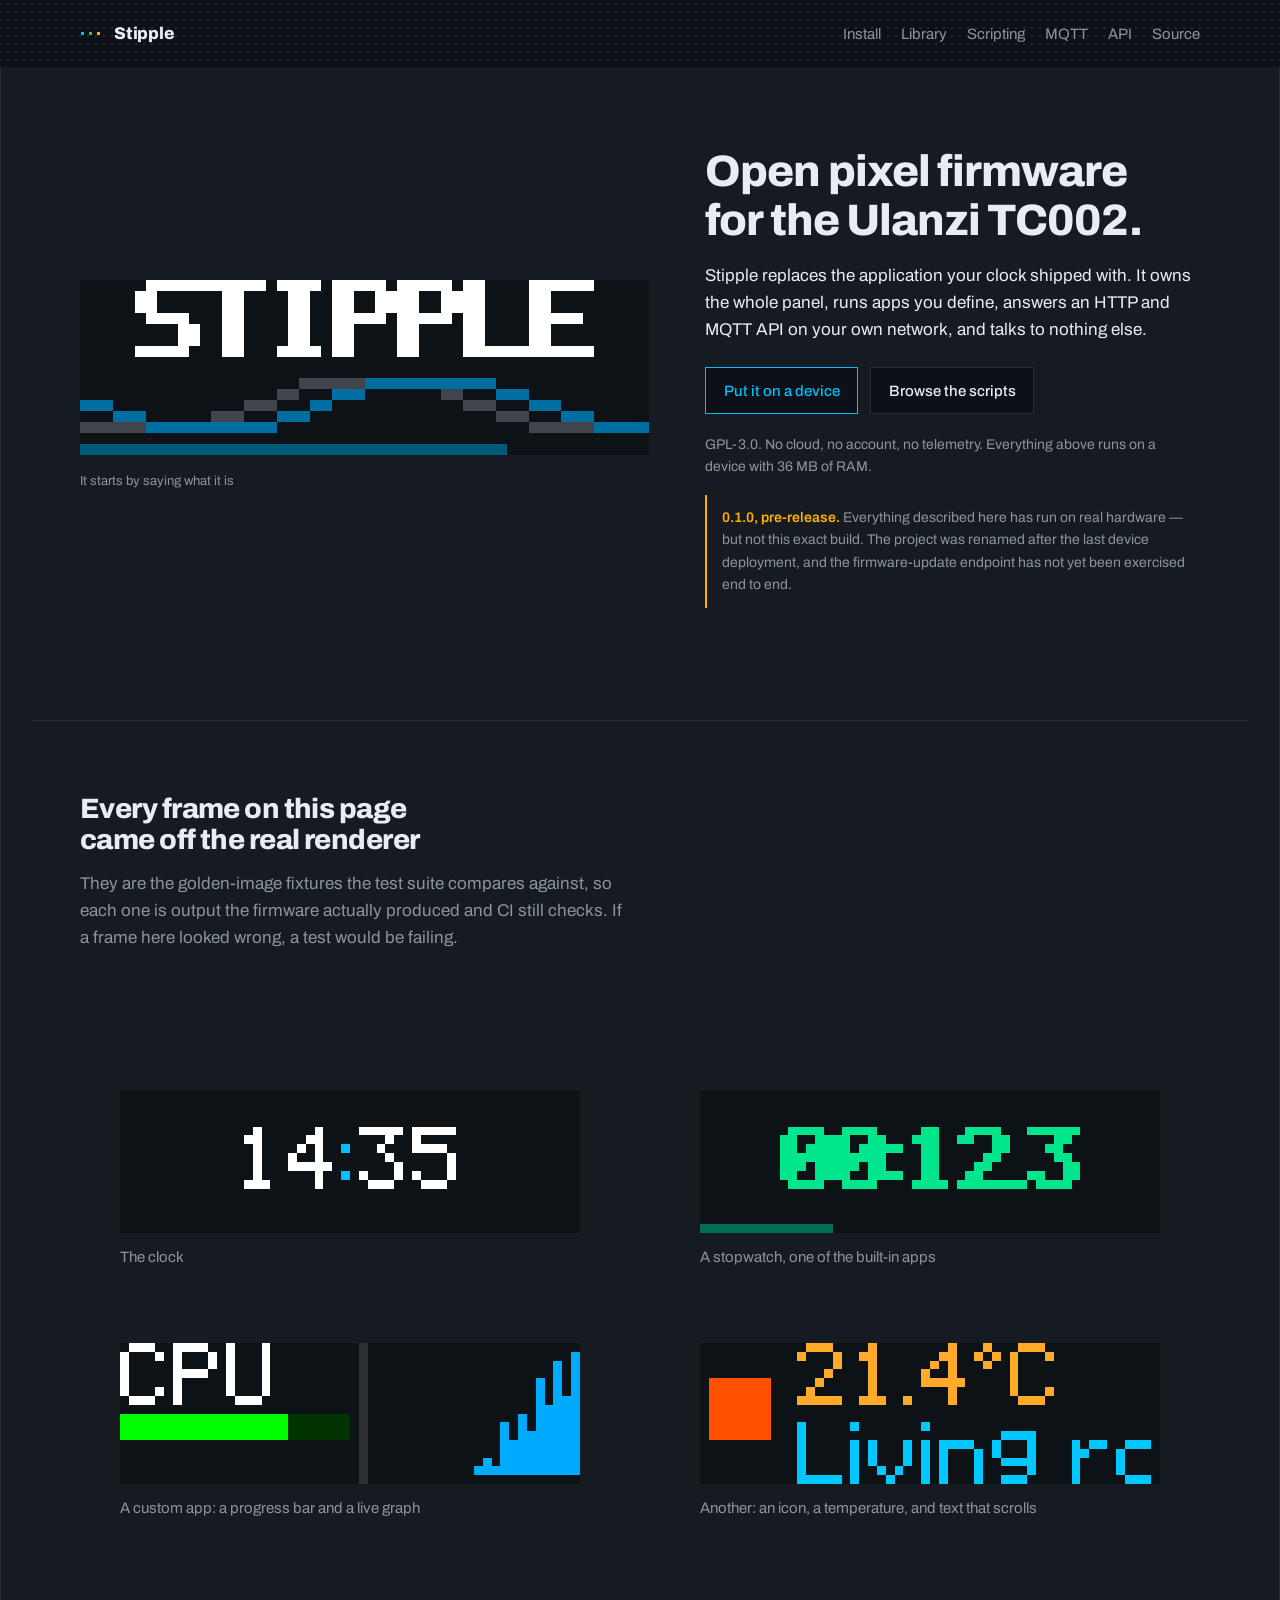
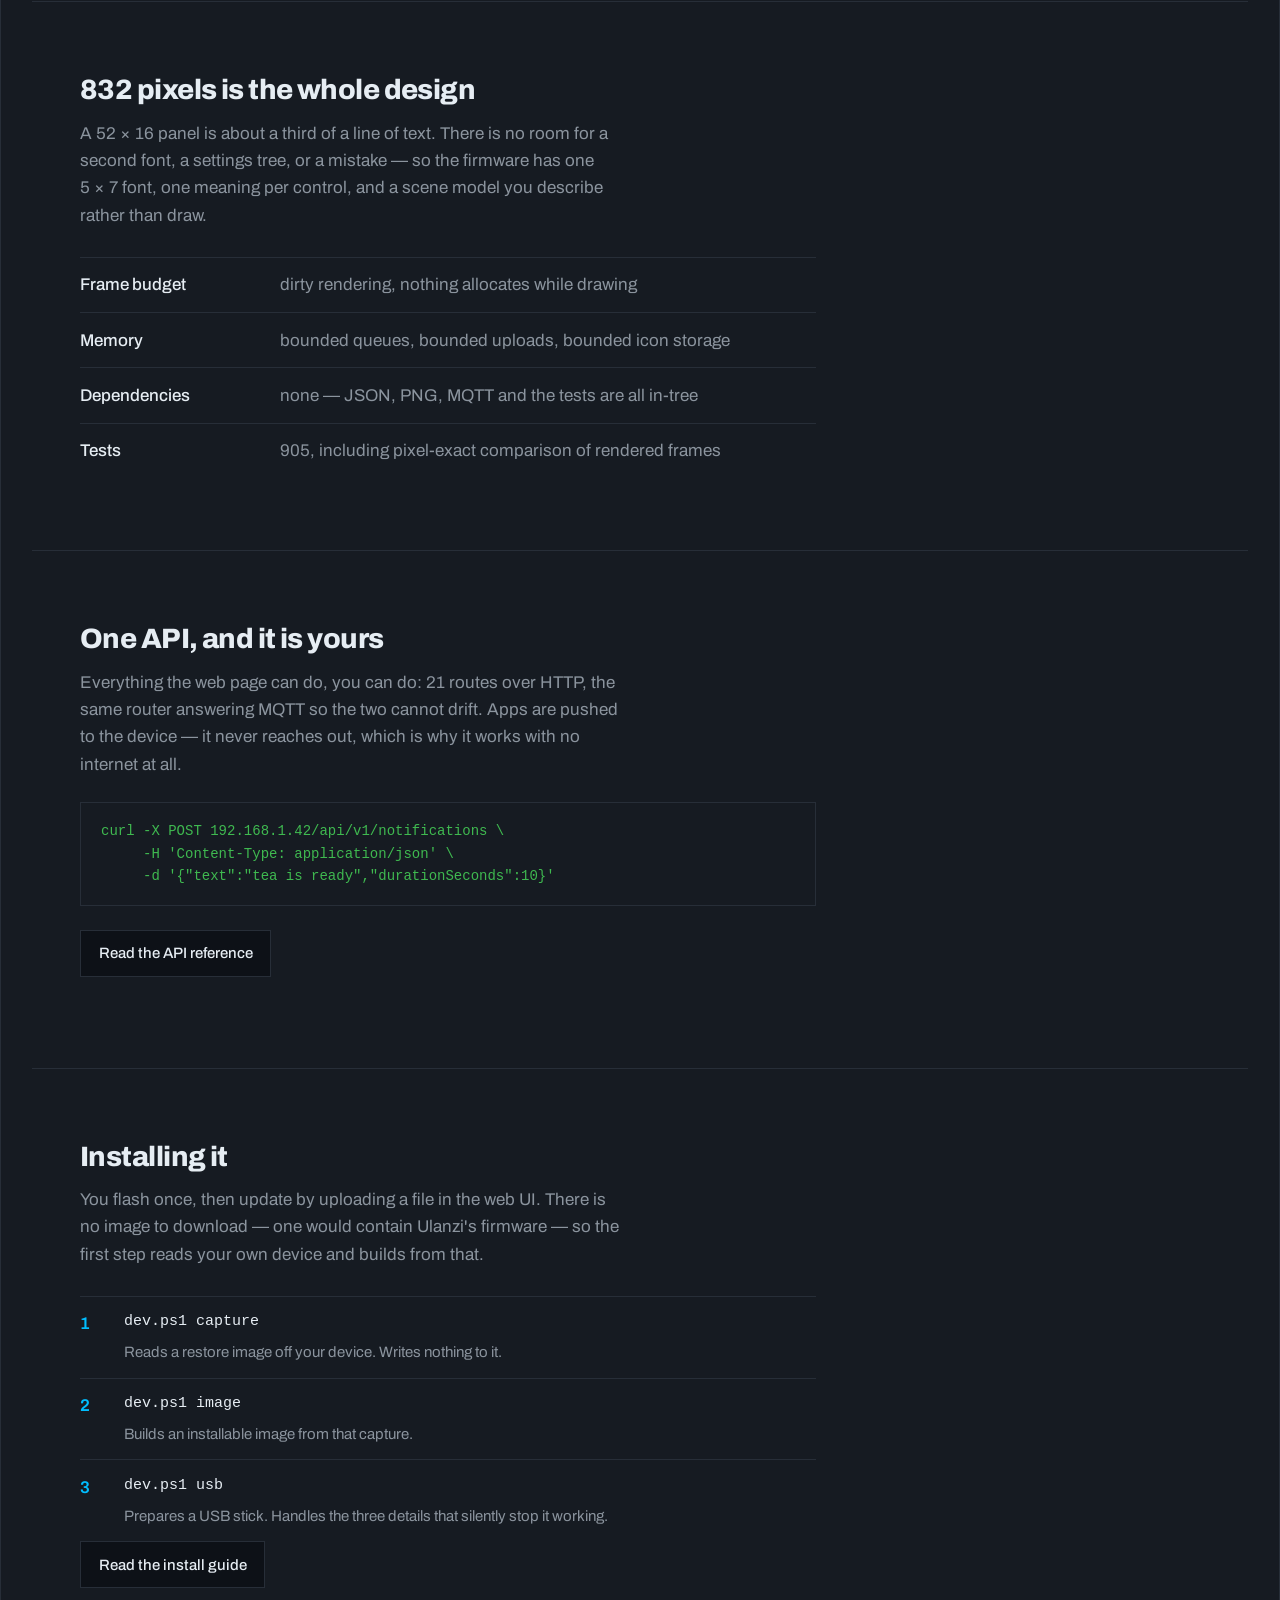
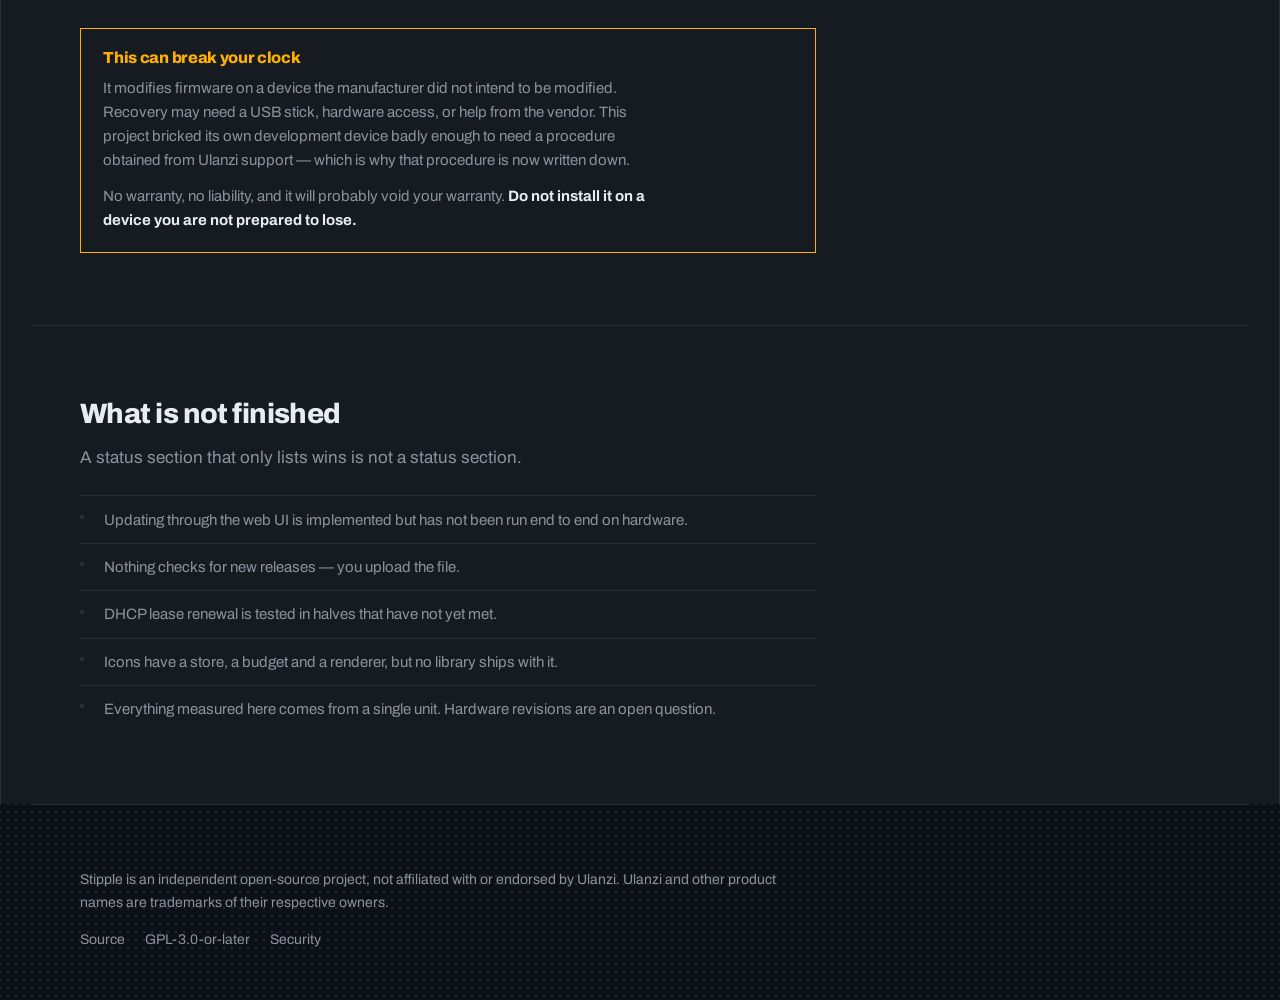
==== commit 4be066c0: "Give scripting and MQTT their own pages, drop the emulator from Pages The site had one page of refer" ====
--- a/site/index.html
+++ b/site/index.html
@@ -26,9 +26,10 @@
     <span class="bar__name">Stipple</span>
   </a>
   <nav class="bar__nav" aria-label="Main">
-    <a href="emulator/">Emulator</a>
     <a href="#install">Install</a>
-    <a href="shop/">Scripts</a>
+    <a href="shop/">Library</a>
+    <a href="scripting/">Scripting</a>
+    <a href="mqtt/">MQTT</a>
     <a href="api/">API</a>
     <a href="https://github.com/galadril/Stipple">Source</a>
   </nav>
@@ -60,8 +61,8 @@
         your own network, and talks to nothing else.
       </p>
       <p class="actions">
-        <a class="button button--lit" href="emulator/">Try it in your browser</a>
-        <a class="button" href="#install">Put it on a device</a>
+        <a class="button button--lit" href="#install">Put it on a device</a>
+        <a class="button" href="shop/">Browse the scripts</a>
       </p>
       <p class="fineprint">
         GPL-3.0. No cloud, no account, no telemetry. Everything above runs on
--- a/site/stipple.css
+++ b/site/stipple.css
@@ -12,16 +12,30 @@
  */
 
 :root {
-  --void: #000000;
-  --grid: #0c2a35;          /* the dot grid: the drain rule, dimmed far down */
-  --rule: #14323d;
-
-  --cyan: #00c8ff;          /* rgb(0,200,255) - the splash title */
-  --green: #00e68c;         /* rgb(0,230,140) - stopwatch running */
+  /* The same palette as the device's own configuration page.
+   *
+   * The site used pure black, which read as a void rather than as a surface
+   * and made every panel edge disappear. These are the values from
+   * firmware/web/app.css, so the page you look at before buying and the page
+   * you use afterwards are recognisably the same product. Only the panel
+   * itself is still true black - that one is not a colour choice, it is what
+   * an unlit LED is.
+   */
+  --void: #0d1117;          /* the page */
+  --panel: #161b22;         /* surfaces that sit on it */
+  --grid: #16303b;          /* the dot grid, lifted to stay visible on #0d1117 */
+  --rule: #272e38;
+
+  --cyan: #00beff;          /* the accent, matching the config page */
+  --green: #3fb950;
   --amber: #ffb000;         /* rgb(255,176,0) - stopwatch stopped */
 
-  --ink: #e8edf2;
-  --dim: #8794a1;
+  --ink: #e6edf3;
+  --dim: #8b949e;
+
+  /* An unlit LED, for anything drawing the panel itself. Black there is
+     literal rather than stylistic, so it does not follow the page. */
+  --unlit: #000000;
 
   --pitch: 8px;             /* dot grid pitch, the page's pixel */
   --measure: 34rem;         /* ~68 characters */
@@ -37,7 +51,8 @@
 body {
   margin: 0;
   background-color: var(--void);
-  /* Unlit pixels, everywhere, at a fixed pitch. Content sits on them. */
+  /* Unlit pixels at a fixed pitch. The content does not sit on them - see the
+     note on `main` below. */
   background-image: radial-gradient(var(--grid) 1px, transparent 1px);
   background-size: var(--pitch) var(--pitch);
   background-position: center top;
@@ -69,6 +84,28 @@
   background: var(--void);
   padding: 0.5rem 0.75rem;
   border: 1px solid var(--cyan);
+}
+
+/* The reading column, on solid black.
+
+   The dot grid is the identity and it stays, but body text sitting directly
+   on it is hard to read: at body size the dots land between the letterforms
+   and compete with them. So the content gets an unlit backing and the grid
+   frames it rather than running underneath.
+
+   That is on theme rather than a retreat from it. The grid is the panel with
+   nothing on it; the content is the part that is lit. A hairline either side
+   makes the edge deliberate instead of looking like a rendering gap.
+
+   Wider than the 76rem the sections use, so the backing reads as a margin
+   around the content rather than as a box drawn tightly round it. Below that
+   width it simply fills, because a phone has no room to spend on framing. */
+main {
+  max-width: 82rem;
+  margin: 0 auto;
+  background-color: var(--panel);
+  border-left: 1px solid var(--rule);
+  border-right: 1px solid var(--rule);
 }
 
 /* --- bar ------------------------------------------------------------------ */
@@ -151,6 +188,10 @@
   width: 100%;
   height: auto;
   image-rendering: pixelated;
+  /* Literal, not stylistic: this is a picture of an LED panel, and the space
+     between its pixels is off rather than dark grey. It does not follow the
+     page's palette for the same reason a photograph would not. */
+  background: var(--unlit);
 }
 
 .lede h1 {
@@ -229,6 +270,7 @@
   width: 100%;
   height: auto;
   image-rendering: pixelated;
+  background: var(--unlit);
 }
 .specimen p {
   margin: 0.75rem 0 0;
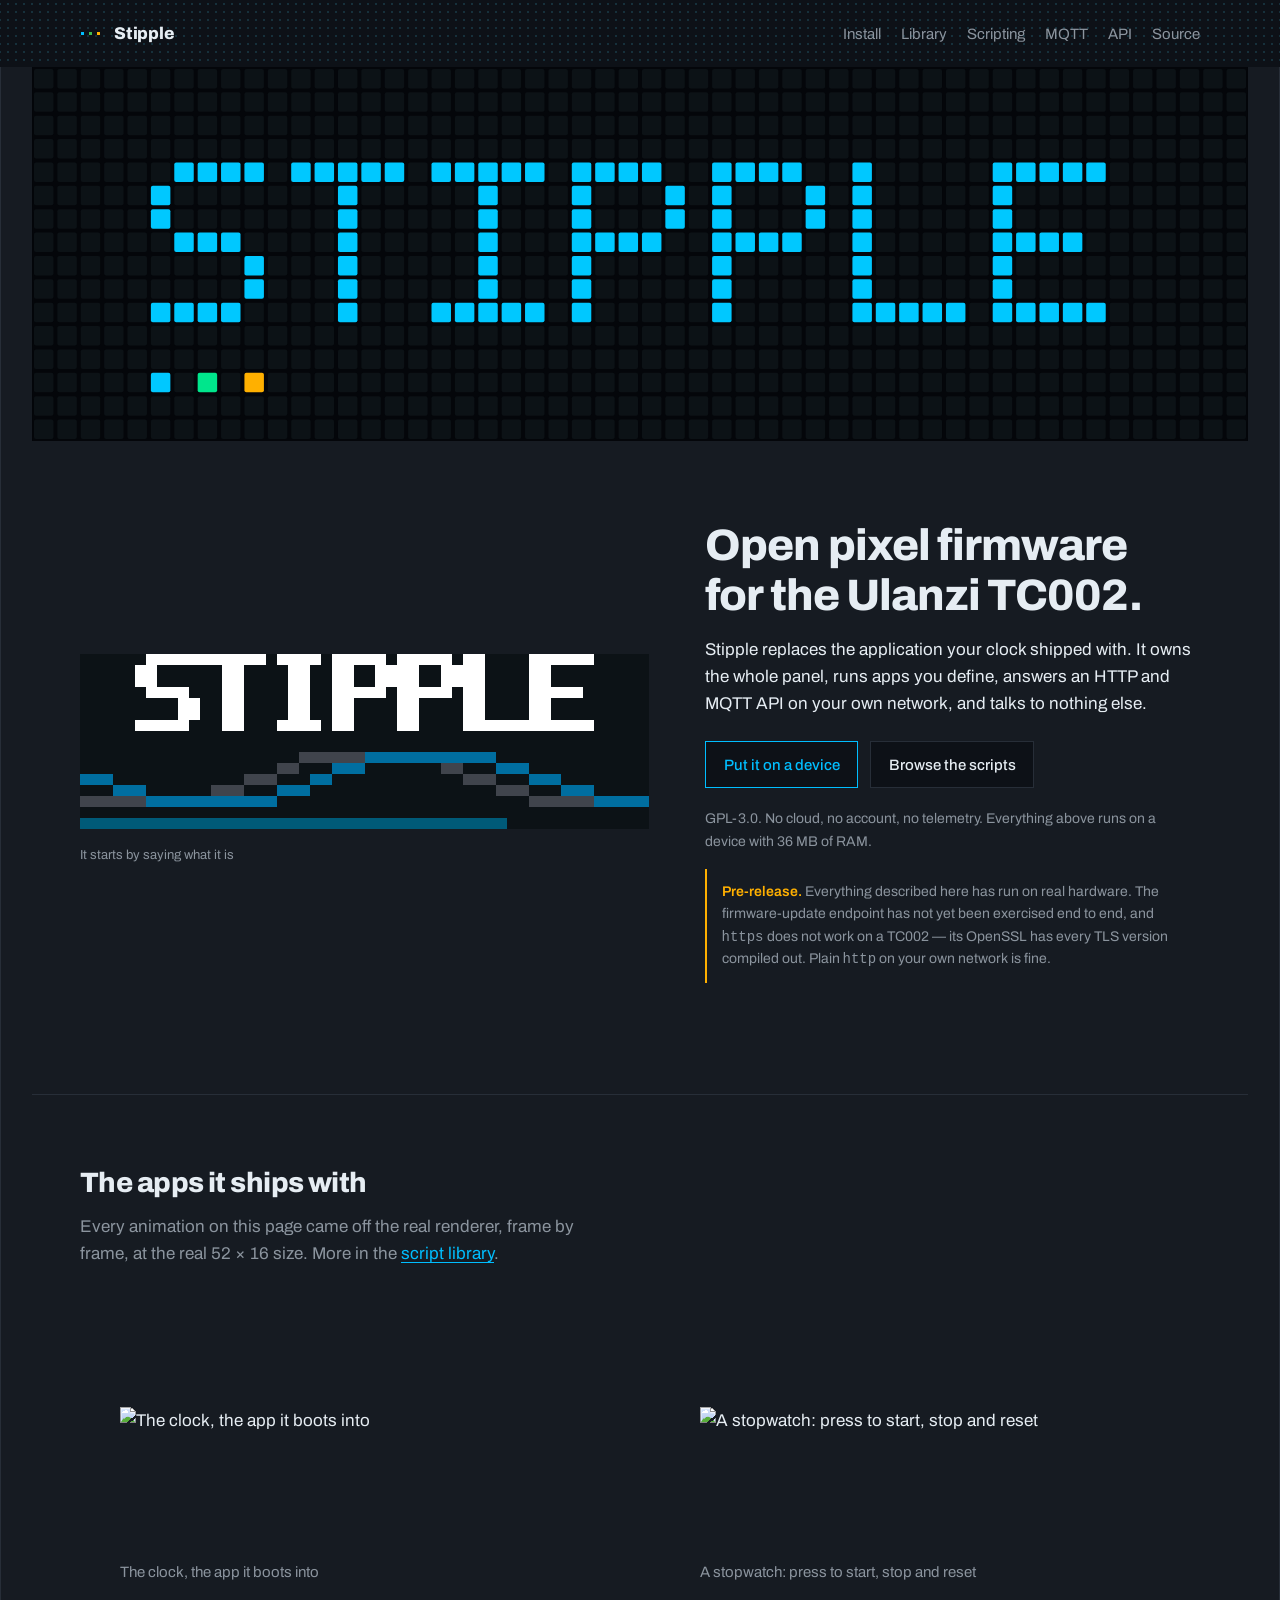
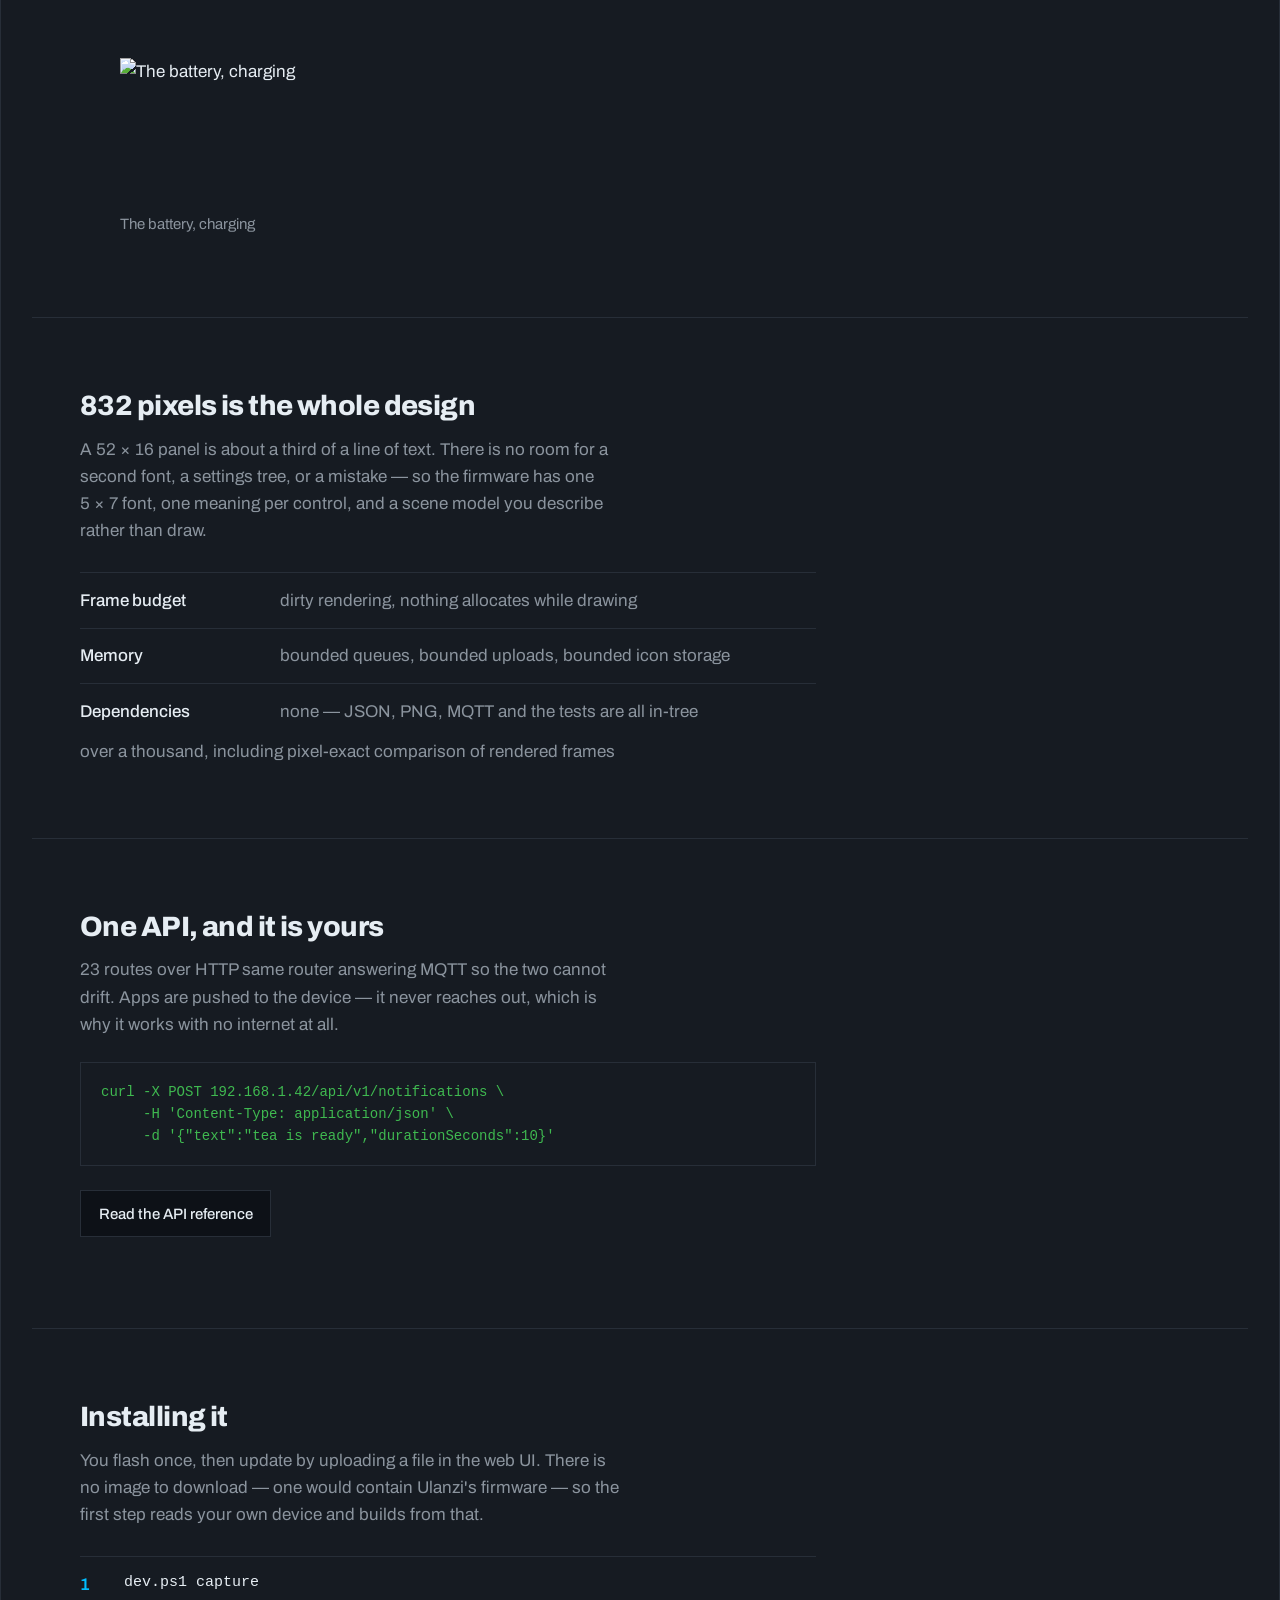
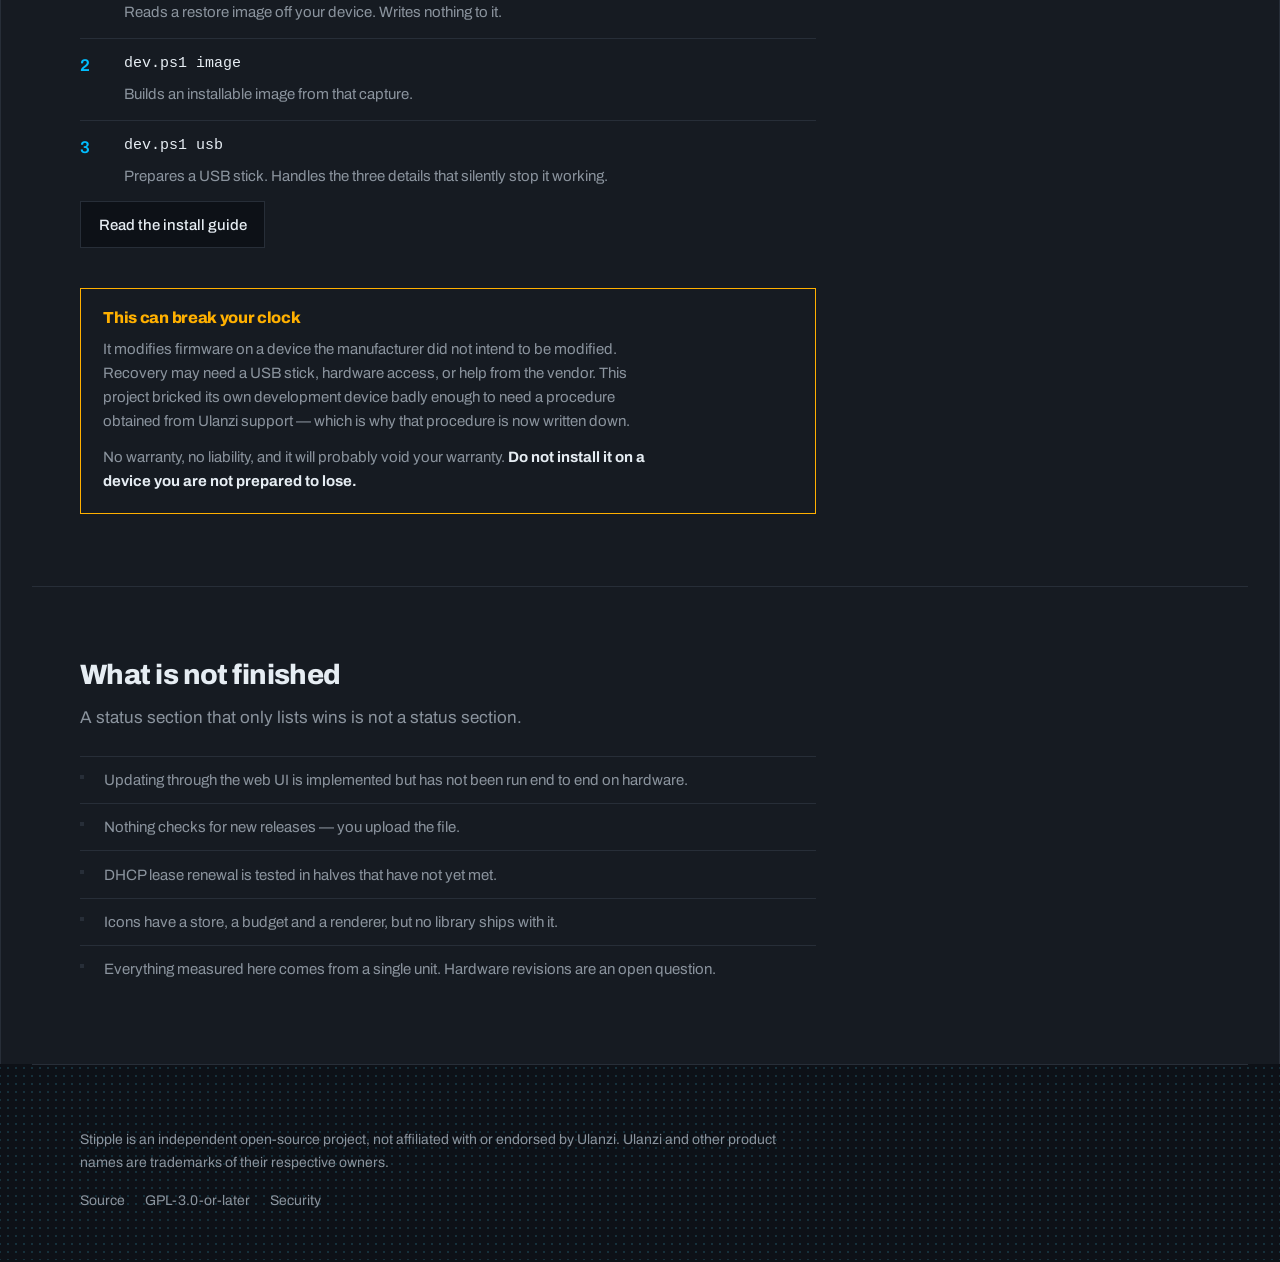
==== commit 88527fb8: "Add built-in app previews to site and Pages Generate default app preview GIFs from a new WriteDefaul" ====
--- a/site/index.html
+++ b/site/index.html
@@ -36,6 +36,9 @@
 </header>
 
 <main id="main">
+
+  <img class="banner" src="banner.svg" width="624" height="192"
+       alt="Stipple, spelled out in lit pixels on a 52 by 16 LED panel">
 
   <!-- The hero is the product, at the size you can count the pixels.
        The panel draws the name because that is literally what the device
@@ -73,20 +76,21 @@
            parts have met hardware and which have not is both more useful and
            more credible than a vague warning. -->
       <p class="prerelease">
-        <strong>0.1.0, pre-release.</strong> Everything described here has run
-        on real hardware — but not this exact build. The project was renamed
-        after the last device deployment, and the firmware-update endpoint has
-        not yet been exercised end to end.
+        <strong>Pre-release.</strong> Everything described here has run on
+        real hardware. The firmware-update endpoint has not yet been exercised
+        end to end, and <code>https</code> does not work on a TC002 &mdash; its
+        OpenSSL has every TLS version compiled out. Plain <code>http</code> on
+        your own network is fine.
       </p>
     </div>
   </section>
 
   <section class="band" id="what">
-    <h2>Every frame on this page came off the real renderer</h2>
-    <p>
-      They are the golden-image fixtures the test suite compares against, so
-      each one is output the firmware actually produced and CI still checks.
-      If a frame here looked wrong, a test would be failing.
+    <h2>The apps it ships with</h2>
+    <p>
+      Every animation on this page came off the real renderer, frame by
+      frame, at the real 52&nbsp;&times;&nbsp;16 size. More in the
+      <a href="shop/">script library</a>.
     </p>
   </section>
 
@@ -107,14 +111,14 @@
       <div><dt>Frame budget</dt><dd>dirty rendering, nothing allocates while drawing</dd></div>
       <div><dt>Memory</dt><dd>bounded queues, bounded uploads, bounded icon storage</dd></div>
       <div><dt>Dependencies</dt><dd>none — JSON, PNG, MQTT and the tests are all in-tree</dd></div>
-      <div><dt>Tests</dt><dd>905, including pixel-exact comparison of rendered frames</dd></div>
+      <dd>over a thousand, including pixel-exact comparison of rendered frames</dd>
     </dl>
   </section>
 
   <section class="band" id="api">
     <h2>One API, and it is yours</h2>
     <p>
-      Everything the web page can do, you can do: 21 routes over HTTP, the
+      23 routes over HTTP
       same router answering MQTT so the two cannot drift. Apps are pushed to
       the device — it never reaches out, which is why it works with no
       internet at all.
--- a/site/stipple.css
+++ b/site/stipple.css
@@ -253,6 +253,21 @@
 
 /* --- specimens ------------------------------------------------------------ */
 
+.banner {
+  display: block;
+  width: 100%;
+  max-width: 76rem;
+  height: auto;
+  margin: 0 auto;
+}
+
+.specimen img {
+  display: block;
+  width: 100%;
+  height: auto;
+  image-rendering: pixelated;
+}
+
 .specimens {
   max-width: 76rem;
   margin: 0 auto;
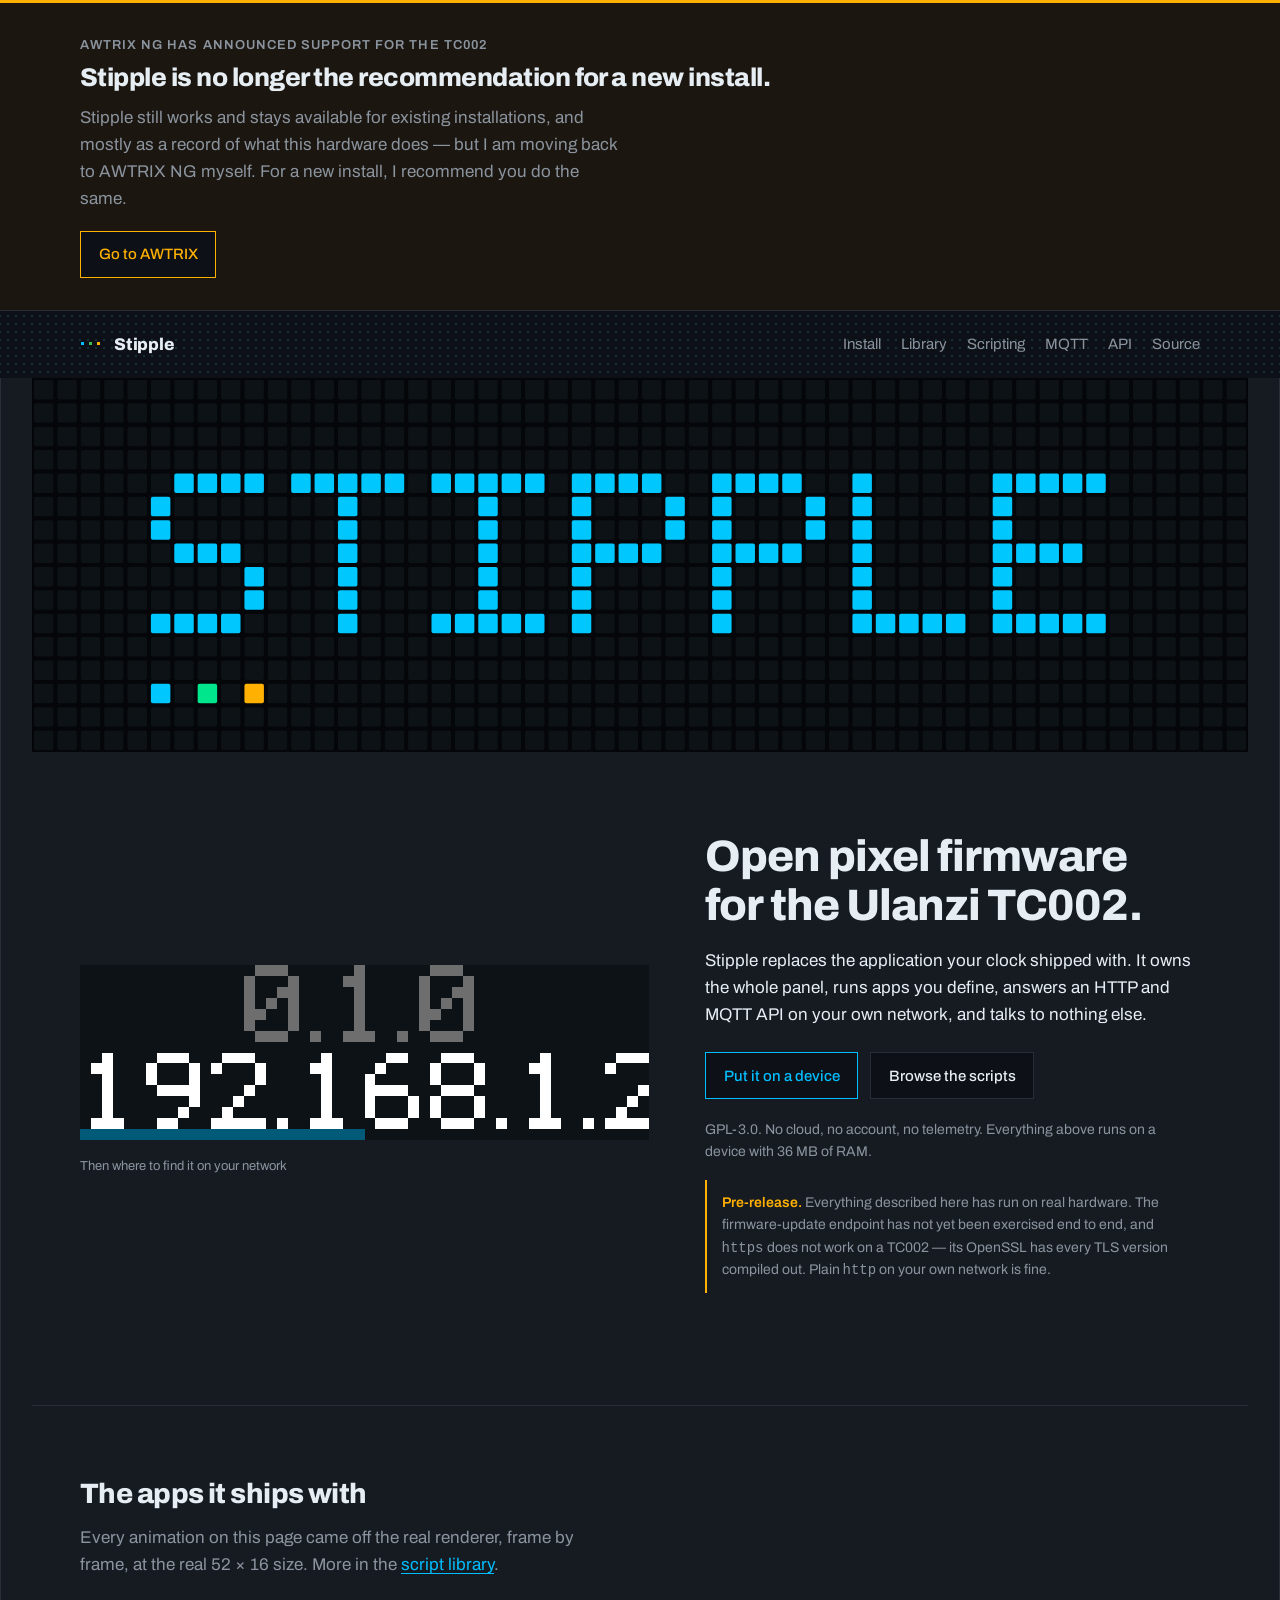
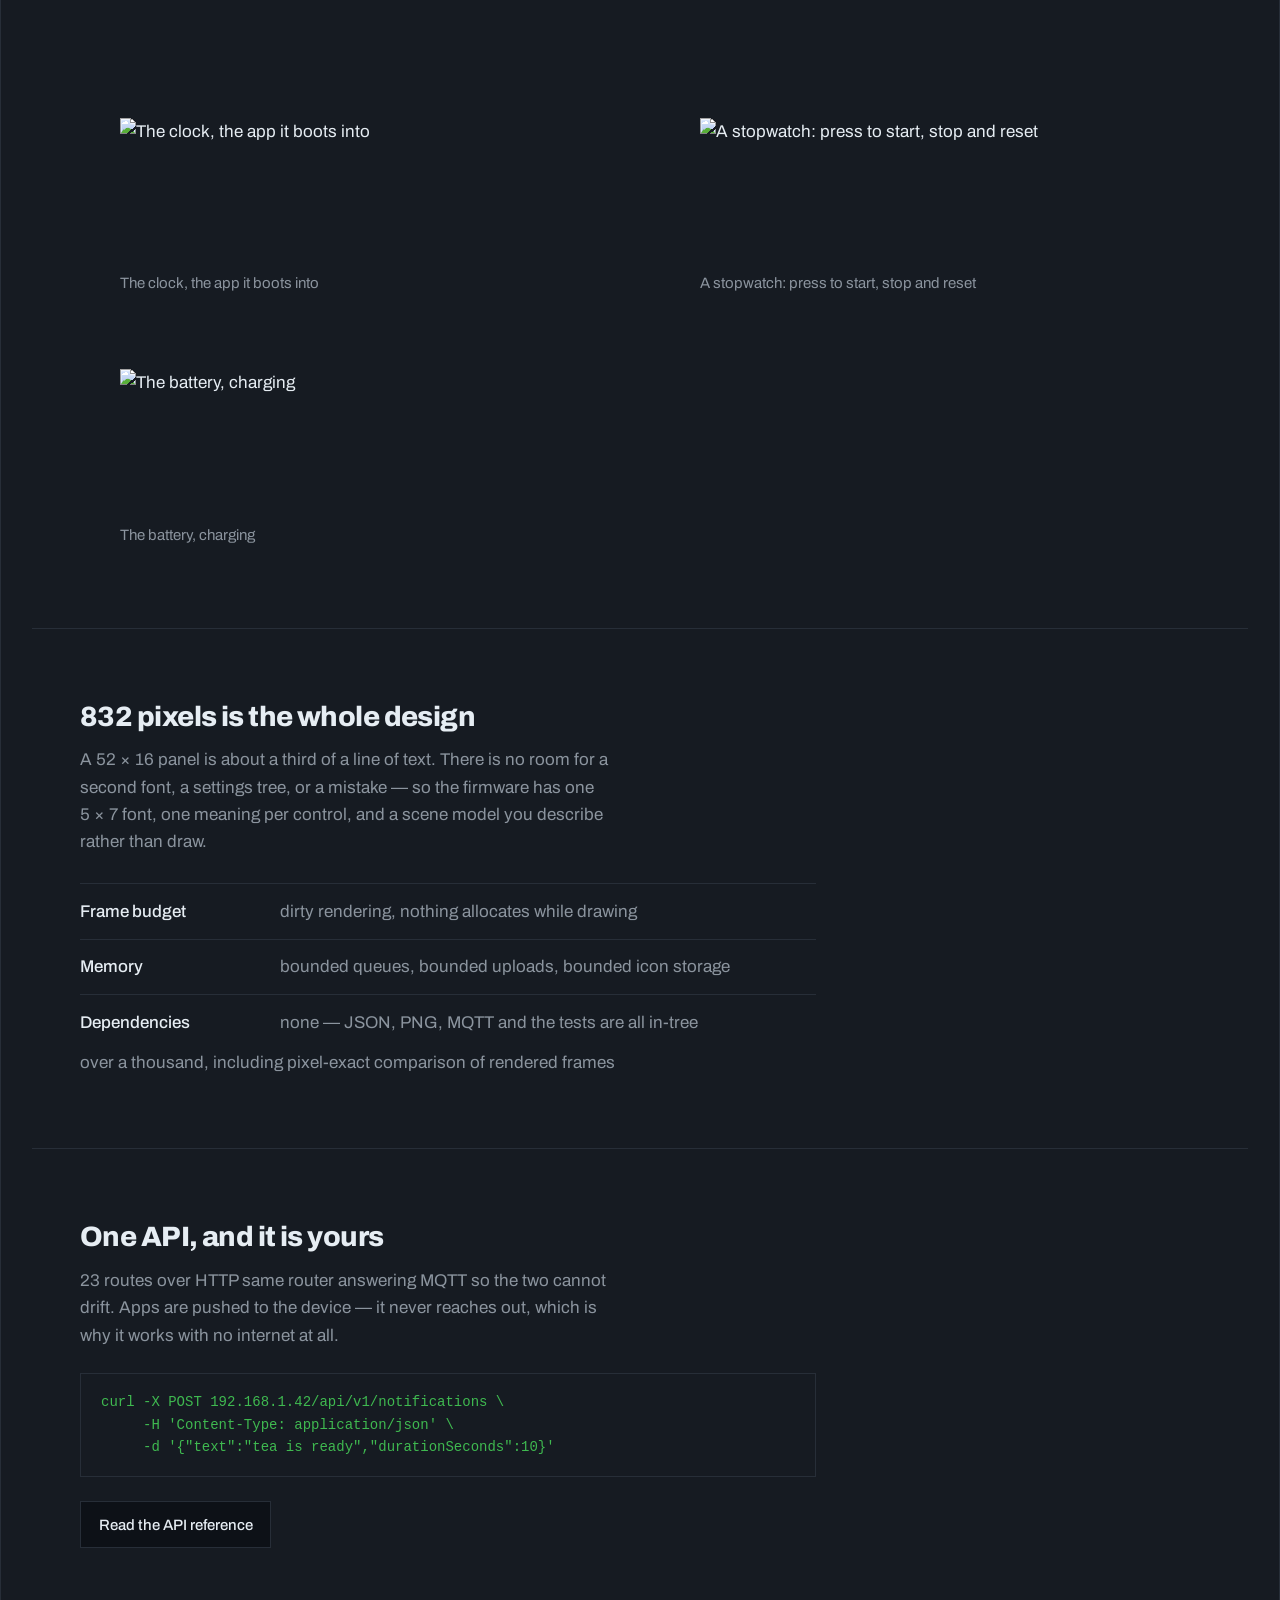
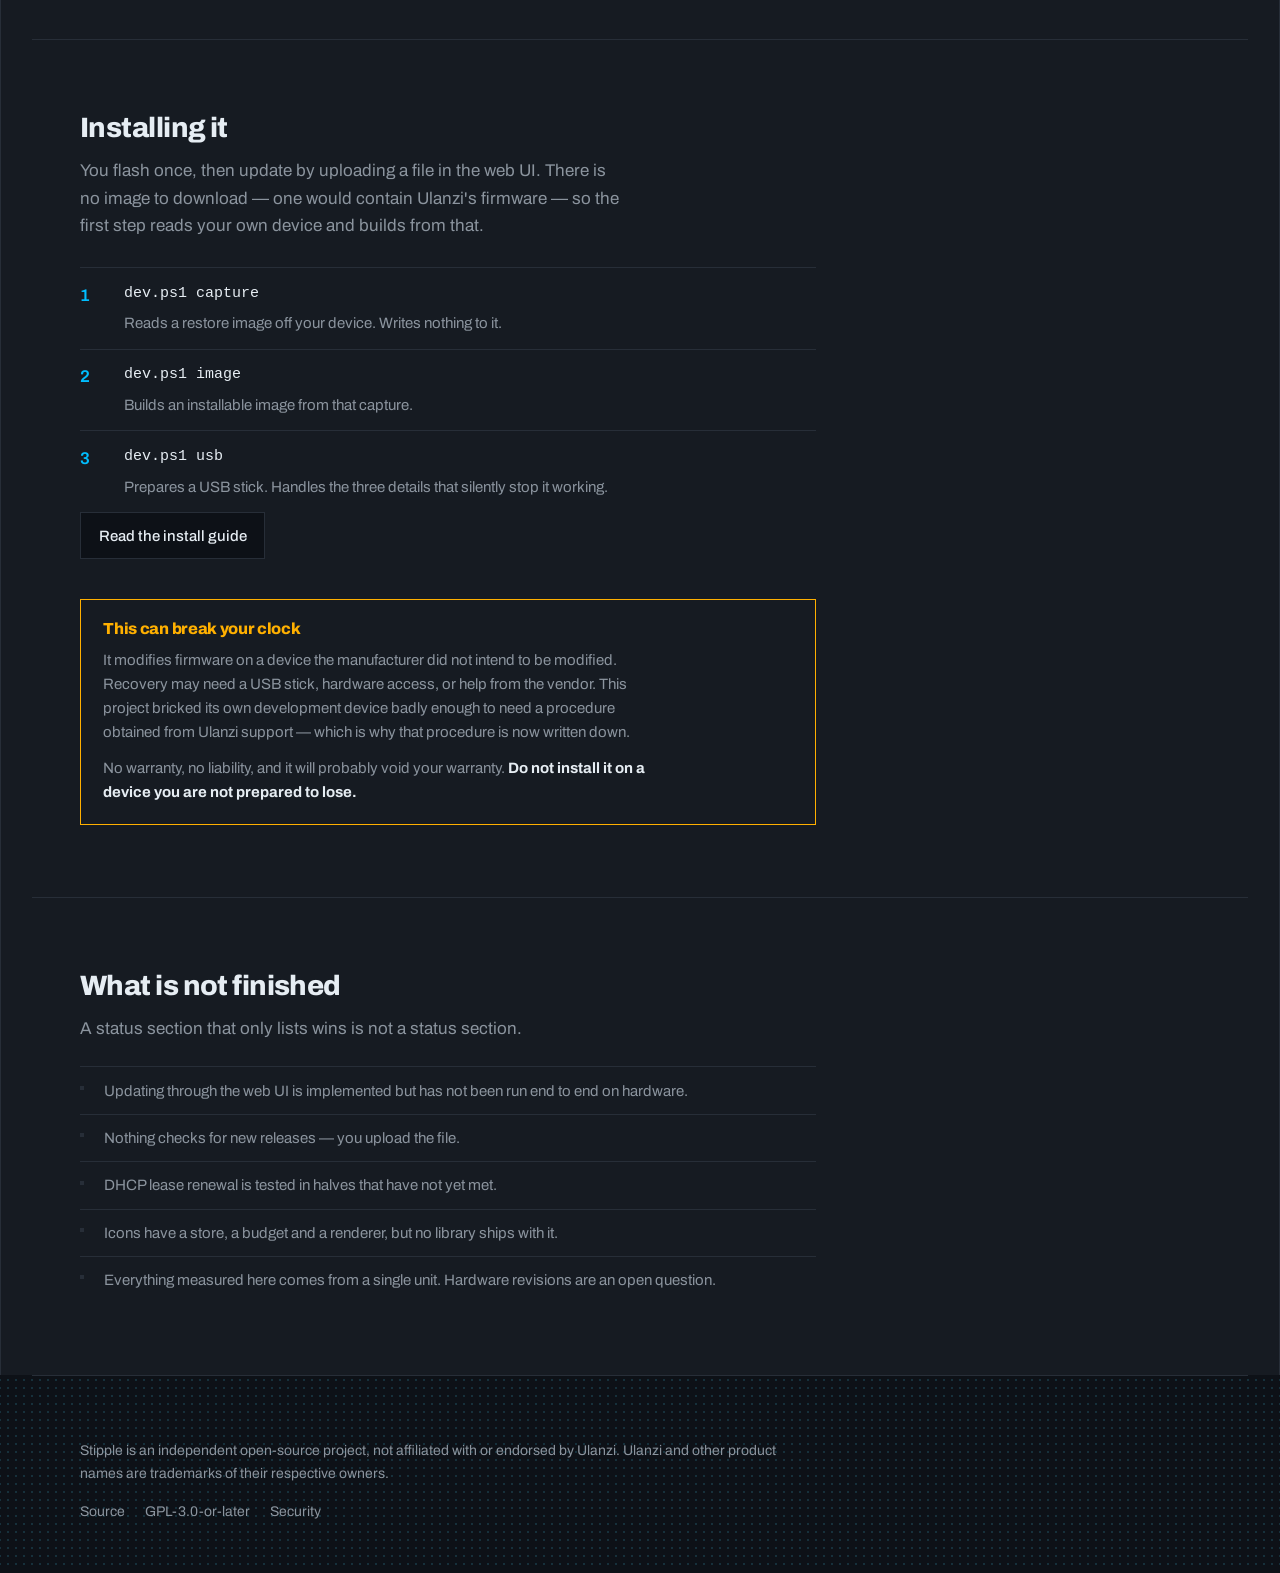
==== commit 247eee6a: "Say on the front page that AWTRIX NG is the recommendation now The README says it; the page that act" ====
--- a/site/index.html
+++ b/site/index.html
@@ -19,6 +19,26 @@
 <body>
 
 <a class="skip" href="#main">Skip to content</a>
+
+<!-- Above the bar and full-bleed, because someone who reads only the first
+     screen of this page still has to see it. Amber is what the device and the
+     rest of this page already use for "stopped, read this". -->
+<aside class="retired" aria-labelledby="retired-title">
+  <div class="retired__inner">
+    <p class="retired__kicker">AWTRIX NG has announced support for the TC002</p>
+    <h2 class="retired__title" id="retired-title">
+      Stipple is no longer the recommendation for a new install.
+    </h2>
+    <p>
+      Stipple still works and stays available for existing installations, and
+      mostly as a record of what this hardware does &mdash; but I am moving back
+      to AWTRIX NG myself. For a new install, I recommend you do the same.
+    </p>
+    <p class="retired__actions">
+      <a class="button button--amber" href="https://awtrix.de">Go to AWTRIX</a>
+    </p>
+  </div>
+</aside>
 
 <header class="bar">
   <a class="bar__brand" href="./">
--- a/site/stipple.css
+++ b/site/stipple.css
@@ -233,6 +233,44 @@
 }
 .prerelease strong { color: var(--amber); font-weight: 600; }
 
+/* --- retired banner ------------------------------------------------------- */
+
+/* The one element on the page allowed to sit outside the reading column and
+   above the wordmark. It is not a badge: a visitor deciding whether to put
+   this on a clock needs the recommendation before the pitch, not after it. */
+.retired {
+  border-top: 3px solid var(--amber);
+  border-bottom: 1px solid var(--rule);
+  background-color: #1b1610;   /* --panel warmed toward the amber, not a new hue */
+}
+
+.retired__inner {
+  max-width: 76rem;
+  margin: 0 auto;
+  padding: clamp(1.25rem, 4vw, 2rem) var(--pad);
+}
+
+.retired__kicker {
+  margin-bottom: 0.5rem;
+  font-size: 0.8125rem;
+  font-weight: 600;
+  letter-spacing: 0.08em;
+  text-transform: uppercase;
+  color: var(--amber);
+}
+
+.retired__title {
+  margin-bottom: 0.7rem;
+  font-size: clamp(1.15rem, 1rem + 0.9vw, 1.6rem);
+  text-wrap: balance;
+}
+
+.retired p { color: var(--dim); }
+.retired__actions { margin: 1.1rem 0 0; }
+
+.button--amber { border-color: var(--amber); color: var(--amber); }
+.button--amber:hover, .button--amber:focus-visible { background: var(--amber); color: var(--void); }
+
 /* --- bands ---------------------------------------------------------------- */
 
 .band {
